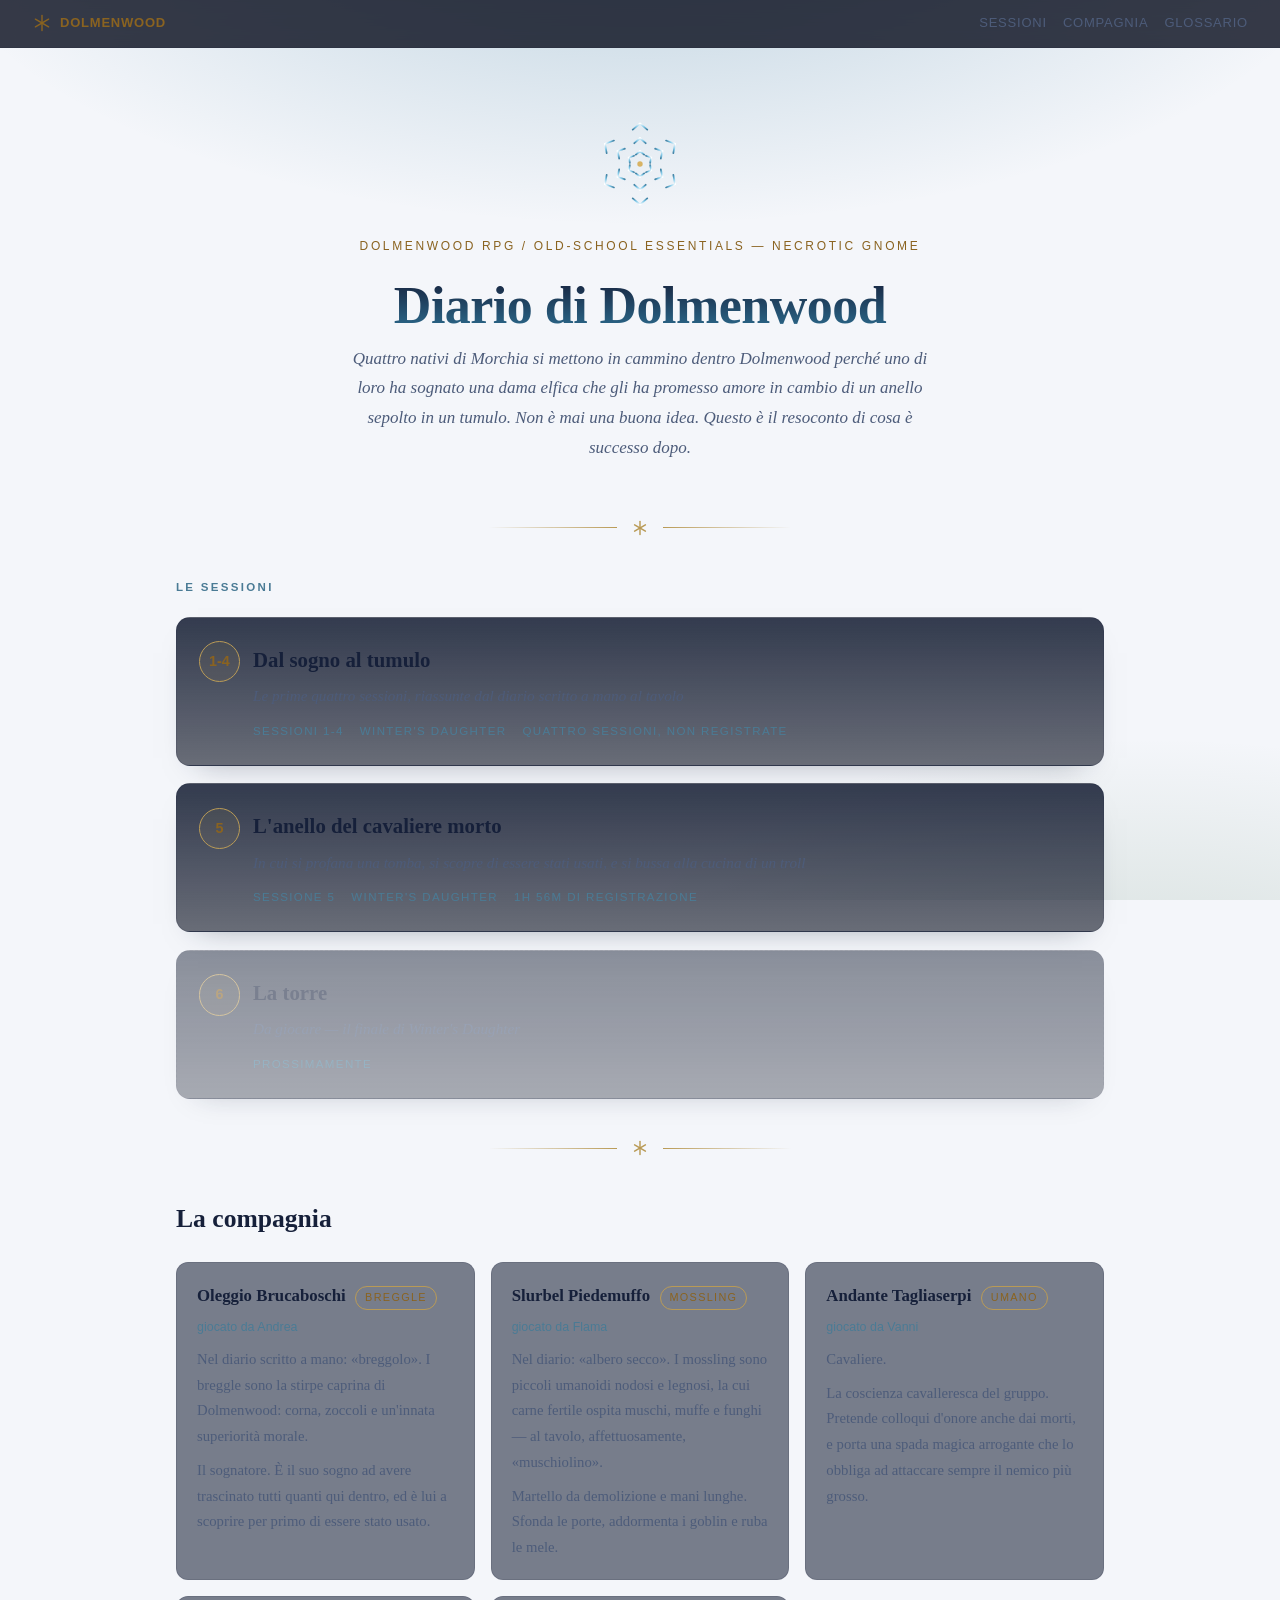
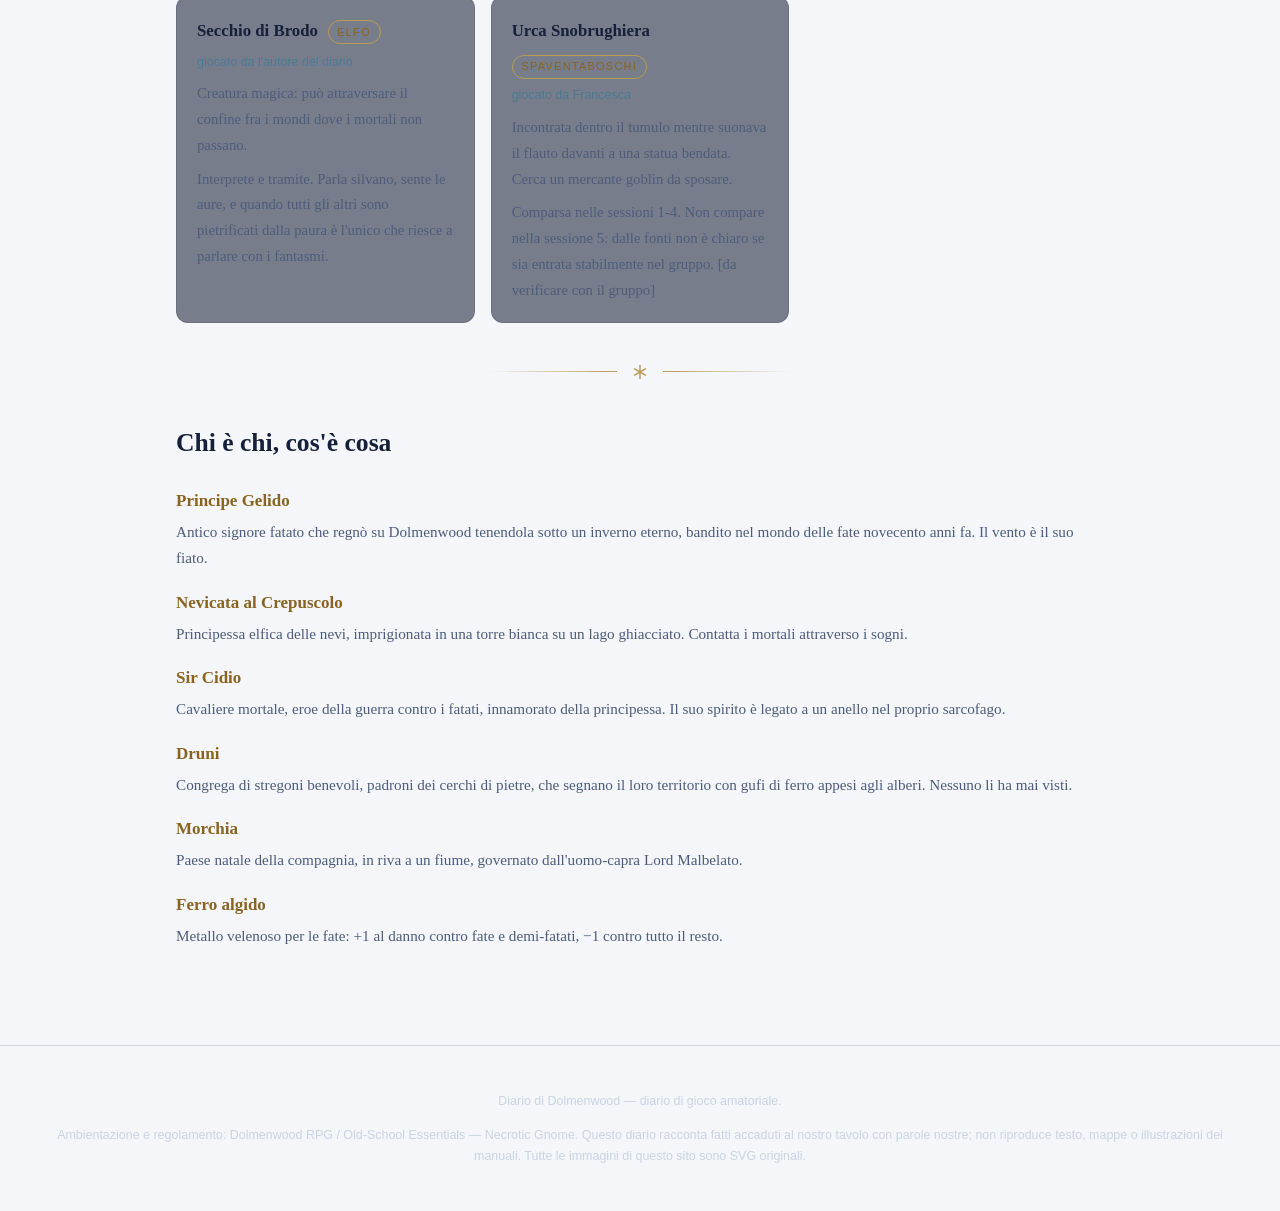
==== sito/index.html @ ac2f221c "Diario di Dolmenwood: sessione 5 + generatore sito e PDF Ricostruzione della sessione 5 della campag" ====
<!DOCTYPE html>
<html lang="it">
<head>
<meta charset="utf-8">
<meta name="viewport" content="width=device-width, initial-scale=1">
<title>Diario di Dolmenwood</title>
<meta name="description" content="Quattro nativi di Morchia si mettono in cammino dentro Dolmenwood perché uno di loro ha sognato una dama elfica che gli ha promesso amore in cambio di un anello sepolto in un tumulo. Non è mai una buona idea. Questo è il resoconto di cosa è successo dopo.">
<link rel="stylesheet" href="css/stile.css">
<link rel="icon" href="data:image/svg+xml,<svg xmlns='http://www.w3.org/2000/svg' viewBox='0 0 100 100'><text y='.9em' font-size='90'>&#10052;</text></svg>">
</head>
<body>
<div class="guscio">
<nav class="barra">
  <a class="marchio" href="index.html"><svg viewBox="0 0 100 100" aria-hidden="true">
  <g fill="none" stroke="currentColor" stroke-width="7" stroke-linecap="round">
    <path d="M50 12 V88"/>
    <path d="M17 31 L83 69"/>
    <path d="M83 31 L17 69"/>
  </g>
</svg><span>Dolmenwood</span></a>
  <span class="spazio"></span>
  <a href="index.html#sessioni">Sessioni</a>
  <a href="index.html#compagnia">Compagnia</a>
  <a href="index.html#glossario">Glossario</a>
</nav>
<main class="contenuto largo">
  <header class="testata">
    <svg class="fiocco" viewBox="0 0 100 100" role="img" aria-label="Fiocco di neve">
  <defs>
    <linearGradient id="gelo" x1="0" y1="0" x2="0" y2="1">
      <stop offset="0%" stop-color="#ffffff"/>
      <stop offset="55%" stop-color="#7fc8e8"/>
      <stop offset="100%" stop-color="#3d7ea0"/>
    </linearGradient>
    <g id="braccio" fill="none" stroke="url(#gelo)" stroke-width="1.7" stroke-linecap="round">
      <path d="M50 50 V5"/>
      <path d="M43 17 L50 11 L57 17"/>
      <path d="M44.5 30 L50 25 L55.5 30"/>
      <path d="M46 41 L50 37.5 L54 41"/>
    </g>
  </defs>
  <use href="#braccio"/>
  <use href="#braccio" transform="rotate(60 50 50)"/>
  <use href="#braccio" transform="rotate(120 50 50)"/>
  <use href="#braccio" transform="rotate(180 50 50)"/>
  <use href="#braccio" transform="rotate(240 50 50)"/>
  <use href="#braccio" transform="rotate(300 50 50)"/>
  <circle cx="50" cy="50" r="2.6" fill="#d8b364"/>
</svg>
    <p class="occhiello">Dolmenwood RPG / Old-School Essentials — Necrotic Gnome</p>
    <h1>Diario di Dolmenwood</h1>
    <p class="intro">Quattro nativi di Morchia si mettono in cammino dentro Dolmenwood perché uno di loro ha sognato una dama elfica che gli ha promesso amore in cambio di un anello sepolto in un tumulo. Non è mai una buona idea. Questo è il resoconto di cosa è successo dopo.</p>
  </header>

  <div class="filetto"><svg viewBox="0 0 100 100" aria-hidden="true">
  <g fill="none" stroke="currentColor" stroke-width="8" stroke-linecap="round">
    <path d="M50 14 V86"/><path d="M20 32 L80 68"/><path d="M80 32 L20 68"/>
  </g>
</svg></div>

  <section id="sessioni">
    <h2 class="indice-titolo" style="font-family:var(--sans);font-size:.72rem;letter-spacing:.2em;text-transform:uppercase;color:var(--ghiaccio-cupo);margin:0 0 1.25rem">Le sessioni</h2>
    <ul class="elenco-sessioni">
      <li><a class="scheda" href="sessioni/sessioni-01-04.html"><span class="numero">1-4</span><h2>Dal sogno al tumulo</h2><p class="sottotitolo">Le prime quattro sessioni, riassunte dal diario scritto a mano al tavolo</p><div class="meta"><span>Sessioni 1-4</span><span>Winter's Daughter</span><span>quattro sessioni, non registrate</span></div></a></li><li><a class="scheda" href="sessioni/sessione-05.html"><span class="numero">5</span><h2>L'anello del cavaliere morto</h2><p class="sottotitolo">In cui si profana una tomba, si scopre di essere stati usati, e si bussa alla cucina di un troll</p><div class="meta"><span>Sessione 5</span><span>Winter's Daughter</span><span>1h 56m di registrazione</span></div></a></li><li><div class="scheda prossima"><span class="numero">6</span><h2>La torre</h2><p class="sottotitolo">Da giocare — il finale di Winter's Daughter</p><div class="meta"><span>prossimamente</span></div></div></li>
    </ul>
  </section>

  <div class="filetto"><svg viewBox="0 0 100 100" aria-hidden="true">
  <g fill="none" stroke="currentColor" stroke-width="8" stroke-linecap="round">
    <path d="M50 14 V86"/><path d="M20 32 L80 68"/><path d="M80 32 L20 68"/>
  </g>
</svg></div>

  <section id="compagnia">
    <h2 class="capitolo-titolo" style="font-size:1.6rem;margin:0 0 1.25rem">La compagnia</h2>
    <ul class="griglia-personaggi">
<li class="personaggio"><div class="riga"><h3>Oleggio Brucaboschi</h3><span class="stirpe">Breggle</span></div><div class="giocatore">giocato da Andrea</div><p>Nel diario scritto a mano: «breggolo». I breggle sono la stirpe caprina di Dolmenwood: corna, zoccoli e un'innata superiorità morale.</p><p>Il sognatore. È il suo sogno ad avere trascinato tutti quanti qui dentro, ed è lui a scoprire per primo di essere stato usato.</p></li>
<li class="personaggio"><div class="riga"><h3>Slurbel Piedemuffo</h3><span class="stirpe">Mossling</span></div><div class="giocatore">giocato da Flama</div><p>Nel diario: «albero secco». I mossling sono piccoli umanoidi nodosi e legnosi, la cui carne fertile ospita muschi, muffe e funghi — al tavolo, affettuosamente, «muschiolino».</p><p>Martello da demolizione e mani lunghe. Sfonda le porte, addormenta i goblin e ruba le mele.</p></li>
<li class="personaggio"><div class="riga"><h3>Andante Tagliaserpi</h3><span class="stirpe">Umano</span></div><div class="giocatore">giocato da Vanni</div><p>Cavaliere.</p><p>La coscienza cavalleresca del gruppo. Pretende colloqui d'onore anche dai morti, e porta una spada magica arrogante che lo obbliga ad attaccare sempre il nemico più grosso.</p></li>
<li class="personaggio"><div class="riga"><h3>Secchio di Brodo</h3><span class="stirpe">Elfo</span></div><div class="giocatore">giocato da l'autore del diario</div><p>Creatura magica: può attraversare il confine fra i mondi dove i mortali non passano.</p><p>Interprete e tramite. Parla silvano, sente le aure, e quando tutti gli altri sono pietrificati dalla paura è l'unico che riesce a parlare con i fantasmi.</p></li>
<li class="personaggio"><div class="riga"><h3>Urca Snobrughiera</h3><span class="stirpe">Spaventaboschi</span></div><div class="giocatore">giocato da Francesca</div><p>Incontrata dentro il tumulo mentre suonava il flauto davanti a una statua bendata. Cerca un mercante goblin da sposare.</p><p>Comparsa nelle sessioni 1-4. Non compare nella sessione 5: dalle fonti non è chiaro se sia entrata stabilmente nel gruppo. [da verificare con il gruppo]</p></li>
</ul>
  </section>

  <div class="filetto"><svg viewBox="0 0 100 100" aria-hidden="true">
  <g fill="none" stroke="currentColor" stroke-width="8" stroke-linecap="round">
    <path d="M50 14 V86"/><path d="M20 32 L80 68"/><path d="M80 32 L20 68"/>
  </g>
</svg></div>

  <section id="glossario">
    <h2 style="font-size:1.6rem;margin:0 0 1.25rem">Chi è chi, cos'è cosa</h2>
    <dl class="glossario"><dt>Principe Gelido</dt><dd>Antico signore fatato che regnò su Dolmenwood tenendola sotto un inverno eterno, bandito nel mondo delle fate novecento anni fa. Il vento è il suo fiato.</dd>
<dt>Nevicata al Crepuscolo</dt><dd>Principessa elfica delle nevi, imprigionata in una torre bianca su un lago ghiacciato. Contatta i mortali attraverso i sogni.</dd>
<dt>Sir Cidio</dt><dd>Cavaliere mortale, eroe della guerra contro i fatati, innamorato della principessa. Il suo spirito è legato a un anello nel proprio sarcofago.</dd>
<dt>Druni</dt><dd>Congrega di stregoni benevoli, padroni dei cerchi di pietre, che segnano il loro territorio con gufi di ferro appesi agli alberi. Nessuno li ha mai visti.</dd>
<dt>Morchia</dt><dd>Paese natale della compagnia, in riva a un fiume, governato dall'uomo-capra Lord Malbelato.</dd>
<dt>Ferro algido</dt><dd>Metallo velenoso per le fate: +1 al danno contro fate e demi-fatati, −1 contro tutto il resto.</dd></dl>
  </section>
</main>
<footer class="piede">
  <p>Diario di Dolmenwood — diario di gioco amatoriale.</p>
  <p>Ambientazione e regolamento: Dolmenwood RPG / Old-School Essentials — Necrotic Gnome. Questo diario racconta
  fatti accaduti al nostro tavolo con parole nostre; non riproduce testo, mappe o
  illustrazioni dei manuali. Tutte le immagini di questo sito sono SVG originali.</p>
</footer>
</div>
</body>
</html>
---- sito/css/stile.css ----
/* ==========================================================================
   Diario di Dolmenwood — foglio di stile
   Tema scuro invernale/fatato. Nessuna dipendenza esterna, nessun build step.
   ========================================================================== */

:root {
  /* palette */
  --notte:        #0b1020;
  --notte-2:      #111a30;
  --pergamena:    #e8eef7;
  --pergamena-2:  #aebcd2;
  --ghiaccio:     #7fc8e8;
  --ghiaccio-cupo:#3d7ea0;
  --oro:          #d8b364;
  --oro-cupo:     #8a6d34;
  --bosco:        #4f7a5a;
  --bordo:        rgba(127, 200, 232, 0.18);
  --ombra:        0 18px 40px -20px rgba(0, 0, 0, 0.9);

  /* tipografia */
  --serif: "Iowan Old Style", "Palatino Linotype", Palatino, "Book Antiqua", Georgia, serif;
  --sans: -apple-system, BlinkMacSystemFont, "Segoe UI", Roboto, Helvetica, Arial, sans-serif;

  --max: 46rem;
}

*, *::before, *::after { box-sizing: border-box; }

html { scroll-behavior: smooth; }

body {
  margin: 0;
  padding: 0;
  background: var(--notte);
  background-image:
    radial-gradient(ellipse 80% 50% at 50% -10%, rgba(61, 126, 160, 0.30), transparent 70%),
    radial-gradient(ellipse 60% 40% at 90% 110%, rgba(79, 122, 90, 0.18), transparent 70%);
  background-attachment: fixed;
  color: var(--pergamena);
  font-family: var(--serif);
  font-size: 1.0625rem;
  line-height: 1.75;
  -webkit-font-smoothing: antialiased;
}

/* neve statica generata via CSS, nessuna immagine esterna */
body::before {
  content: "";
  position: fixed;
  inset: 0;
  pointer-events: none;
  z-index: 0;
  opacity: 0.5;
  background-image:
    radial-gradient(1.5px 1.5px at 12% 18%, rgba(255,255,255,.55), transparent),
    radial-gradient(1px 1px at 34% 62%, rgba(255,255,255,.40), transparent),
    radial-gradient(1.5px 1.5px at 61% 27%, rgba(255,255,255,.45), transparent),
    radial-gradient(1px 1px at 78% 71%, rgba(255,255,255,.35), transparent),
    radial-gradient(1.5px 1.5px at 88% 14%, rgba(255,255,255,.40), transparent),
    radial-gradient(1px 1px at 22% 88%, rgba(255,255,255,.35), transparent),
    radial-gradient(1px 1px at 48% 41%, rgba(255,255,255,.30), transparent);
}

.guscio { position: relative; z-index: 1; }

a { color: var(--ghiaccio); text-decoration-color: rgba(127, 200, 232, 0.35); text-underline-offset: 3px; }
a:hover { color: #a9dcf3; }

/* ---------- barra di navigazione ---------- */
.barra {
  position: sticky;
  top: 0;
  z-index: 10;
  display: flex;
  align-items: center;
  gap: 1rem;
  padding: 0.75rem clamp(1rem, 4vw, 2rem);
  background: rgba(11, 16, 32, 0.82);
  backdrop-filter: blur(10px);
  -webkit-backdrop-filter: blur(10px);
  border-bottom: 1px solid var(--bordo);
  font-family: var(--sans);
  font-size: 0.8125rem;
  letter-spacing: 0.06em;
  text-transform: uppercase;
}
.barra a { text-decoration: none; color: var(--pergamena-2); }
.barra a:hover { color: var(--ghiaccio); }
.barra .marchio { display: flex; align-items: center; gap: 0.5rem; color: var(--oro); font-weight: 600; }
.barra .marchio svg { width: 20px; height: 20px; flex: none; }
.barra .spazio { margin-left: auto; }

/* ---------- impaginazione ---------- */
.contenuto {
  max-width: var(--max);
  margin: 0 auto;
  padding: clamp(2rem, 6vw, 4rem) clamp(1.1rem, 5vw, 2rem) 6rem;
}
.largo { max-width: 62rem; }

/* ---------- testata ---------- */
.testata { text-align: center; margin-bottom: 3.5rem; }
.testata .fiocco { width: 104px; height: 104px; margin: 0 auto 1.25rem; display: block; }
.testata h1 {
  font-size: clamp(2rem, 7vw, 3.25rem);
  line-height: 1.1;
  margin: 0 0 0.6rem;
  font-weight: 600;
  letter-spacing: -0.01em;
  background: linear-gradient(180deg, #ffffff 0%, var(--ghiaccio) 70%, var(--ghiaccio-cupo) 100%);
  -webkit-background-clip: text;
  background-clip: text;
  color: transparent;
}
.testata .occhiello {
  font-family: var(--sans);
  font-size: 0.75rem;
  letter-spacing: 0.22em;
  text-transform: uppercase;
  color: var(--oro);
  margin: 0 0 1.25rem;
}
.testata p.intro { color: var(--pergamena-2); max-width: 36rem; margin: 0 auto; font-style: italic; }

.filetto {
  display: flex; align-items: center; justify-content: center; gap: 0.9rem;
  margin: 2.5rem auto; color: var(--oro-cupo);
}
.filetto::before, .filetto::after {
  content: ""; height: 1px; flex: 1; max-width: 8rem;
  background: linear-gradient(90deg, transparent, var(--oro-cupo));
}
.filetto::after { background: linear-gradient(270deg, transparent, var(--oro-cupo)); }
.filetto svg { width: 18px; height: 18px; }

/* ---------- elenco sessioni ---------- */
.elenco-sessioni { list-style: none; margin: 0; padding: 0; display: grid; gap: 1.1rem; }

.scheda {
  display: block;
  position: relative;
  padding: 1.5rem 1.6rem 1.5rem 4.75rem;
  border: 1px solid var(--bordo);
  border-radius: 14px;
  background: linear-gradient(180deg, rgba(17, 26, 48, 0.85), rgba(11, 16, 32, 0.6));
  text-decoration: none;
  color: inherit;
  box-shadow: var(--ombra);
  transition: border-color .18s ease, transform .18s ease, background .18s ease;
}
.scheda:hover { border-color: rgba(216, 179, 100, 0.5); transform: translateY(-2px); }
.scheda .numero {
  position: absolute; left: 1.35rem; top: 1.45rem;
  width: 2.6rem; height: 2.6rem; border-radius: 50%;
  display: grid; place-items: center;
  border: 1px solid var(--oro-cupo);
  color: var(--oro);
  font-family: var(--sans); font-size: 0.9rem; font-weight: 600;
  background: rgba(216, 179, 100, 0.07);
}
.scheda h2 { margin: 0 0 0.3rem; font-size: 1.3rem; font-weight: 600; color: var(--pergamena); }
.scheda .sottotitolo { margin: 0 0 0.7rem; color: var(--pergamena-2); font-size: 0.95rem; font-style: italic; }
.scheda .meta {
  font-family: var(--sans); font-size: 0.72rem; letter-spacing: 0.12em; text-transform: uppercase;
  color: var(--ghiaccio-cupo); display: flex; gap: 1rem; flex-wrap: wrap;
}
.scheda.prossima { opacity: 0.55; pointer-events: none; border-style: dashed; }

/* ---------- personaggi ---------- */
.griglia-personaggi {
  display: grid; gap: 1rem; padding: 0; margin: 0; list-style: none;
  grid-template-columns: repeat(auto-fill, minmax(15rem, 1fr));
}
.personaggio {
  border: 1px solid var(--bordo); border-radius: 12px; padding: 1.15rem 1.25rem;
  background: rgba(17, 26, 48, 0.55);
}
.personaggio .riga { display: flex; align-items: baseline; gap: 0.6rem; margin-bottom: 0.4rem; flex-wrap: wrap; }
.personaggio h3 { margin: 0; font-size: 1.05rem; font-weight: 600; }
.personaggio .stirpe {
  font-family: var(--sans); font-size: 0.68rem; letter-spacing: 0.12em; text-transform: uppercase;
  color: var(--oro); border: 1px solid var(--oro-cupo); border-radius: 999px; padding: 0.1rem 0.55rem;
}
.personaggio .giocatore { font-family: var(--sans); font-size: 0.78rem; color: var(--ghiaccio-cupo); }
.personaggio p { margin: 0.5rem 0 0; font-size: 0.92rem; color: var(--pergamena-2); }

/* ---------- capitoli ---------- */
.capitolo { margin: 0 0 3rem; }
.capitolo h2 {
  font-size: clamp(1.35rem, 4vw, 1.8rem);
  font-weight: 600;
  margin: 0 0 0.25rem;
  color: var(--pergamena);
  line-height: 1.25;
}
.capitolo h2 .cifra {
  display: block;
  font-family: var(--sans); font-size: 0.68rem; letter-spacing: 0.22em; text-transform: uppercase;
  color: var(--oro); margin-bottom: 0.4rem; font-weight: 600;
}
.capitolo h2::after {
  content: ""; display: block; width: 3.5rem; height: 1px; margin-top: 0.85rem;
  background: linear-gradient(90deg, var(--oro-cupo), transparent);
}
.capitolo p { margin: 1.05rem 0; }
.capitolo strong { color: #fff; font-weight: 600; }
.capitolo em { color: var(--pergamena-2); }

/* ---------- dialoghi ---------- */
.scena {
  margin: 1.75rem 0;
  padding: 1.25rem 1.4rem;
  border-left: 2px solid var(--ghiaccio-cupo);
  border-radius: 0 10px 10px 0;
  background: linear-gradient(90deg, rgba(61, 126, 160, 0.12), rgba(61, 126, 160, 0.02));
}
.battuta { margin: 0 0 0.9rem; }
.battuta:last-child { margin-bottom: 0; }
.battuta .chi {
  display: block;
  font-family: var(--sans); font-size: 0.7rem; font-weight: 700;
  letter-spacing: 0.14em; text-transform: uppercase;
  color: var(--ghiaccio);
}
.battuta .chi .nota { font-weight: 400; text-transform: none; letter-spacing: 0.02em; color: var(--pergamena-2); font-style: italic; }
.battuta .cosa { display: block; margin-top: 0.15rem; }
.battuta.custode .chi { color: var(--oro); }
.battuta.custode { color: var(--pergamena-2); font-style: italic; }

/* ---------- perle ---------- */
.perle { display: grid; gap: 1rem; }
.perla {
  border: 1px solid rgba(216, 179, 100, 0.25);
  border-radius: 12px;
  padding: 1.15rem 1.35rem;
  background: rgba(216, 179, 100, 0.05);
}
.perla h3 { margin: 0 0 0.45rem; font-size: 1.02rem; color: var(--oro); font-weight: 600; }
.perla p { margin: 0; font-size: 0.95rem; color: var(--pergamena-2); }

/* ---------- note ---------- */
.note { border-top: 1px solid var(--bordo); margin-top: 3rem; padding-top: 1.5rem; }
.note h2 { font-family: var(--sans); font-size: 0.75rem; letter-spacing: 0.2em; text-transform: uppercase; color: var(--ghiaccio-cupo); margin: 0 0 0.9rem; }
.note ul { margin: 0; padding-left: 1.1rem; }
.note li { font-size: 0.9rem; color: var(--pergamena-2); margin-bottom: 0.5rem; }

/* ---------- glossario ---------- */
.glossario { margin: 0; }
.glossario dt { font-weight: 600; color: var(--oro); margin-top: 1rem; }
.glossario dd { margin: 0.2rem 0 0; color: var(--pergamena-2); font-size: 0.95rem; }

/* ---------- navigazione fra sessioni ---------- */
.nav-sessioni {
  display: flex; justify-content: space-between; gap: 1rem; flex-wrap: wrap;
  margin-top: 3.5rem; padding-top: 1.75rem; border-top: 1px solid var(--bordo);
  font-family: var(--sans); font-size: 0.82rem;
}
.nav-sessioni a { text-decoration: none; color: var(--pergamena-2); }
.nav-sessioni a:hover { color: var(--ghiaccio); }
.nav-sessioni .vuoto { color: rgba(174, 188, 210, 0.3); }

/* ---------- piede ---------- */
.piede {
  border-top: 1px solid var(--bordo);
  padding: 2rem clamp(1rem, 5vw, 2rem);
  text-align: center;
  font-family: var(--sans);
  font-size: 0.78rem;
  color: rgba(174, 188, 210, 0.6);
  line-height: 1.7;
}

/* ---------- titolo sessione ---------- */
.testata-sessione { margin-bottom: 3rem; }
.testata-sessione .etichetta {
  font-family: var(--sans); font-size: 0.72rem; letter-spacing: 0.22em; text-transform: uppercase;
  color: var(--oro); margin: 0 0 0.75rem;
}
.testata-sessione h1 { font-size: clamp(1.9rem, 6vw, 2.9rem); line-height: 1.12; margin: 0 0 0.6rem; font-weight: 600; }
.testata-sessione .sottotitolo { margin: 0 0 1.25rem; color: var(--pergamena-2); font-style: italic; font-size: 1.05rem; }
.testata-sessione .dettagli {
  font-family: var(--sans); font-size: 0.74rem; letter-spacing: 0.1em; text-transform: uppercase;
  color: var(--ghiaccio-cupo); display: flex; gap: 1.25rem; flex-wrap: wrap;
}
.avviso {
  margin: 1.75rem 0 0;
  padding: 0.9rem 1.1rem;
  border: 1px dashed var(--bordo);
  border-radius: 10px;
  font-size: 0.88rem;
  color: var(--pergamena-2);
  font-family: var(--sans);
  line-height: 1.6;
}

/* ---------- indice del capitolo ---------- */
.indice { margin: 0 0 3rem; }
.indice h2 { font-family: var(--sans); font-size: 0.72rem; letter-spacing: 0.2em; text-transform: uppercase; color: var(--ghiaccio-cupo); margin: 0 0 0.75rem; }
.indice ol { margin: 0; padding-left: 1.3rem; color: var(--pergamena-2); }
.indice li { margin-bottom: 0.3rem; }
.indice a { text-decoration: none; }
.indice a:hover { text-decoration: underline; }

/* ---------- mobile ---------- */
@media (max-width: 34rem) {
  body { font-size: 1rem; }
  .scheda { padding: 1.25rem 1.1rem 1.25rem 1.1rem; }
  .scheda .numero { position: static; margin-bottom: 0.8rem; }
  .barra { font-size: 0.72rem; gap: 0.75rem; }
}

/* ---------- tema chiaro, se richiesto dal sistema ---------- */
@media (prefers-color-scheme: light) {
  :root:not([data-theme="dark"]) {
    --notte: #f4f6fa;
    --notte-2: #ffffff;
    --pergamena: #16203a;
    --pergamena-2: #4d5c7a;
    --ghiaccio: #2d6f92;
    --ghiaccio-cupo: #4a7b95;
    --oro: #8a6320;
    --oro-cupo: #b99a55;
    --bordo: rgba(22, 32, 58, 0.14);
    --ombra: 0 14px 30px -22px rgba(22, 32, 58, 0.5);
  }
  :root:not([data-theme="dark"]) body::before { opacity: 0; }
  :root:not([data-theme="dark"]) .testata h1 {
    background: linear-gradient(180deg, #16203a 0%, #2d6f92 100%);
    -webkit-background-clip: text; background-clip: text; color: transparent;
  }
}

/* ---------- stampa ---------- */
@media print {
  body { background: #fff; color: #000; }
  body::before { display: none; }
  .barra, .nav-sessioni { display: none; }
}
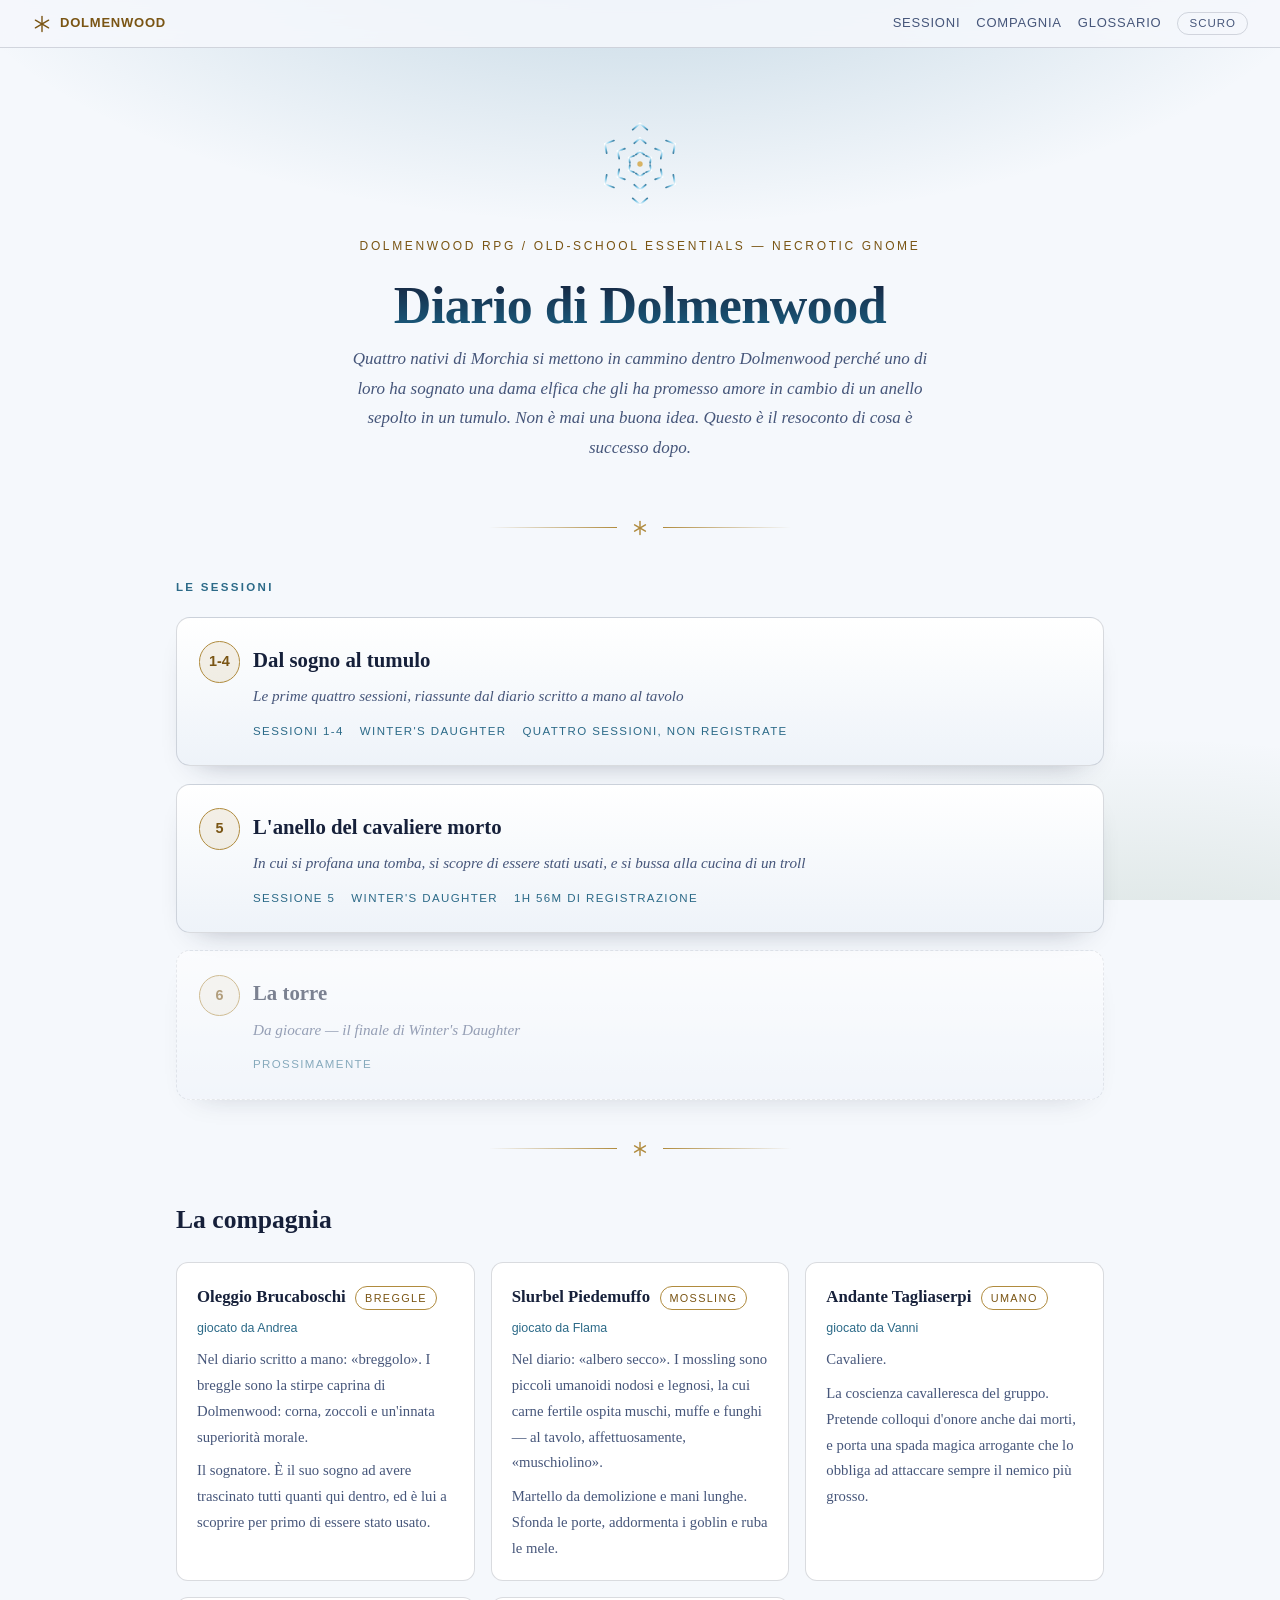
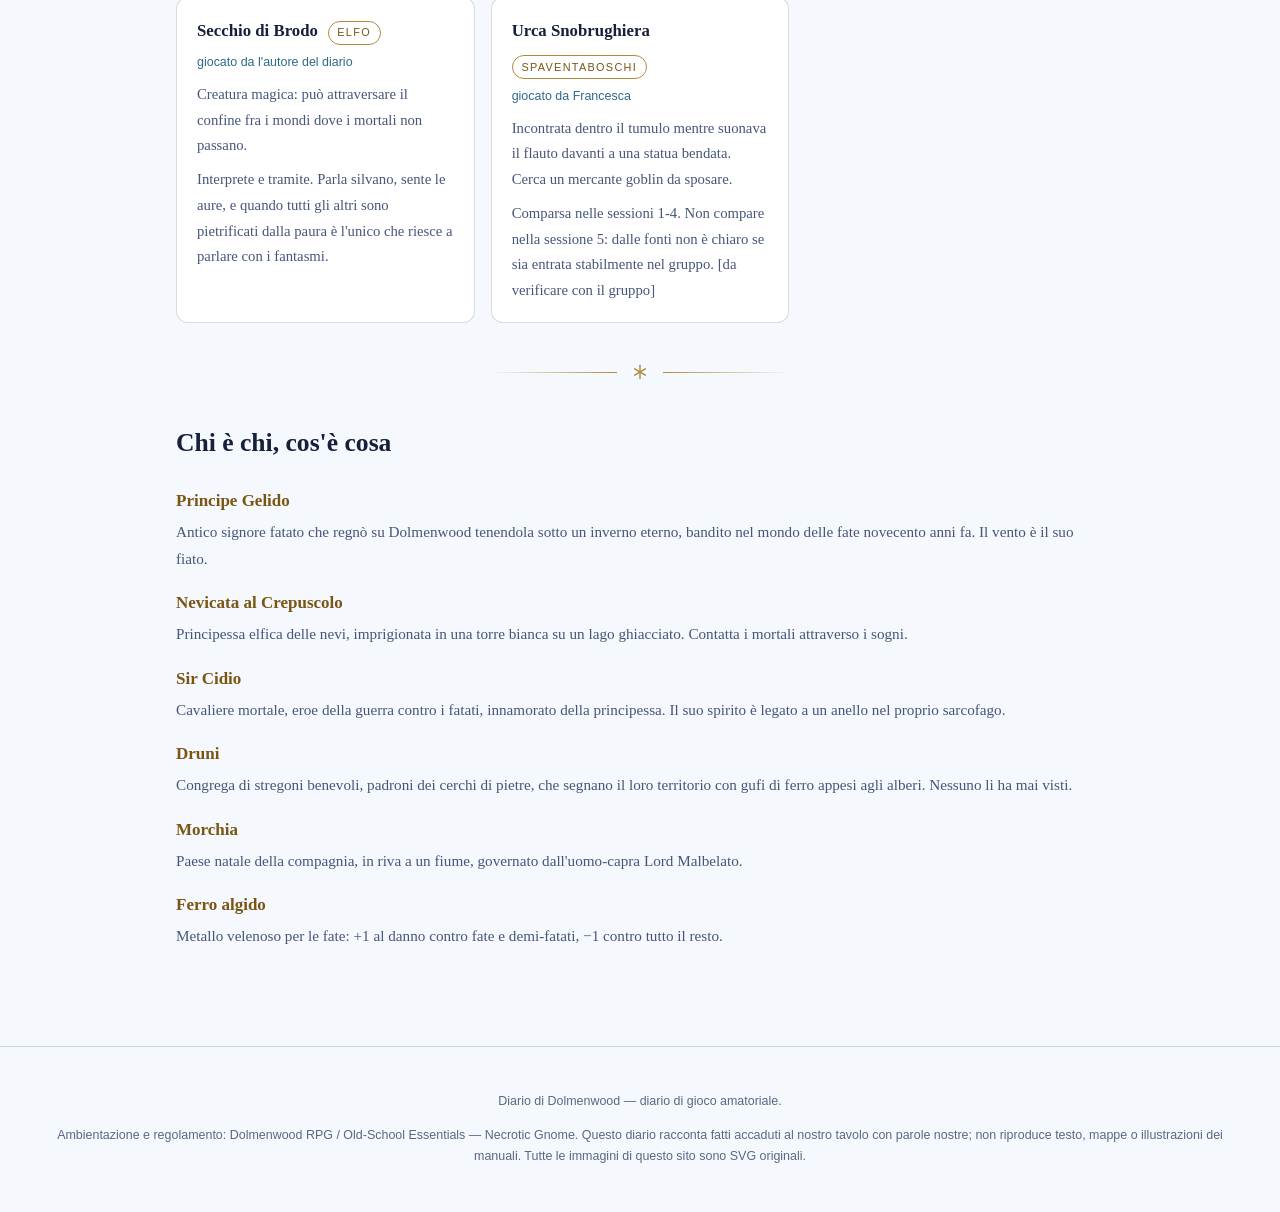
==== commit 21355885: "Rendi leggibili entrambi i temi e aggiungi il selettore Il tema chiaro ridefiniva i token del testo " ====
--- a/sito/index.html
+++ b/sito/index.html
@@ -7,6 +7,18 @@
 <meta name="description" content="Quattro nativi di Morchia si mettono in cammino dentro Dolmenwood perché uno di loro ha sognato una dama elfica che gli ha promesso amore in cambio di un anello sepolto in un tumulo. Non è mai una buona idea. Questo è il resoconto di cosa è successo dopo.">
 <link rel="stylesheet" href="css/stile.css">
 <link rel="icon" href="data:image/svg+xml,<svg xmlns='http://www.w3.org/2000/svg' viewBox='0 0 100 100'><text y='.9em' font-size='90'>&#10052;</text></svg>">
+<script>
+// Applicato prima del disegno della pagina, così non si vede il lampo del tema
+// sbagliato. Senza scelta salvata si segue la preferenza del sistema.
+(function () {
+  try {
+    var scelto = localStorage.getItem("tema");
+    if (scelto === "light" || scelto === "dark") {
+      document.documentElement.setAttribute("data-theme", scelto);
+    }
+  } catch (e) { /* localStorage non disponibile: si resta sulla preferenza di sistema */ }
+})();
+</script>
 </head>
 <body>
 <div class="guscio">
@@ -22,6 +34,9 @@
   <a href="index.html#sessioni">Sessioni</a>
   <a href="index.html#compagnia">Compagnia</a>
   <a href="index.html#glossario">Glossario</a>
+  <button class="tema" type="button" data-tema aria-label="Cambia tema">
+    <span class="etichetta-chiaro">Scuro</span><span class="etichetta-scuro">Chiaro</span>
+  </button>
 </nav>
 <main class="contenuto largo">
   <header class="testata">
@@ -105,5 +120,19 @@
   illustrazioni dei manuali. Tutte le immagini di questo sito sono SVG originali.</p>
 </footer>
 </div>
+<script>
+document.querySelectorAll("[data-tema]").forEach(function (bottone) {
+  bottone.addEventListener("click", function () {
+    var radice = document.documentElement;
+    var attuale = radice.getAttribute("data-theme");
+    if (!attuale) {
+      attuale = matchMedia("(prefers-color-scheme: dark)").matches ? "dark" : "light";
+    }
+    var nuovo = attuale === "dark" ? "light" : "dark";
+    radice.setAttribute("data-theme", nuovo);
+    try { localStorage.setItem("tema", nuovo); } catch (e) { /* ignorato */ }
+  });
+});
+</script>
 </body>
 </html>
--- a/sito/css/stile.css
+++ b/sito/css/stile.css
@@ -4,24 +4,44 @@
    ========================================================================== */
 
 :root {
-  /* palette */
-  --notte:        #0b1020;
-  --notte-2:      #111a30;
-  --pergamena:    #e8eef7;
-  --pergamena-2:  #aebcd2;
-  --ghiaccio:     #7fc8e8;
-  --ghiaccio-cupo:#3d7ea0;
-  --oro:          #d8b364;
-  --oro-cupo:     #8a6d34;
-  --bosco:        #4f7a5a;
-  --bordo:        rgba(127, 200, 232, 0.18);
-  --ombra:        0 18px 40px -20px rgba(0, 0, 0, 0.9);
+  /* palette — vedi in fondo i blocchi per chiaro/scuro */
+  --notte:        #f5f8fc;
+  --notte-2:      #ffffff;
+  --pergamena:    #16203a;
+  --pergamena-2:  #46567a;
+  --ghiaccio:     #1a6285;
+  --ghiaccio-cupo:#2c6a88;
+  --oro:          #7a5514;
+  --oro-cupo:     #b08b3e;
+  --bosco:        #38614a;
+  --bordo:        rgba(22, 32, 58, 0.16);
+  --bordo-oro:    rgba(176, 139, 62, 0.40);
+  --bordo-oro-su: rgba(122, 85, 20, 0.55);
+  --ombra:        0 14px 30px -22px rgba(22, 32, 58, 0.45);
+
+  --superficie:   #ffffff;
+  --scheda-alto:  #ffffff;
+  --scheda-basso: #eef3f9;
+  --barra-fondo:  rgba(245, 248, 252, 0.88);
+  --velo-oro:     rgba(176, 139, 62, 0.12);
+  --velo-oro-2:   #fdf8ed;
+  --scena-alto:   #e7f0f7;
+  --scena-basso:  #f3f8fb;
+  --testo-forte:  #0b1020;
+  --testo-tenue:  #5a6885;
+  --testo-spento: #6d7a90;
+  --link-su:      #0f4c68;
+  --titolo-da:    #16203a;
+  --titolo-a:     #1a6285;
+  --neve:         0;
 
   /* tipografia */
   --serif: "Iowan Old Style", "Palatino Linotype", Palatino, "Book Antiqua", Georgia, serif;
   --sans: -apple-system, BlinkMacSystemFont, "Segoe UI", Roboto, Helvetica, Arial, sans-serif;
 
   --max: 46rem;
+
+  color-scheme: light;
 }
 
 *, *::before, *::after { box-sizing: border-box; }
@@ -50,7 +70,7 @@
   inset: 0;
   pointer-events: none;
   z-index: 0;
-  opacity: 0.5;
+  opacity: var(--neve);
   background-image:
     radial-gradient(1.5px 1.5px at 12% 18%, rgba(255,255,255,.55), transparent),
     radial-gradient(1px 1px at 34% 62%, rgba(255,255,255,.40), transparent),
@@ -63,8 +83,8 @@
 
 .guscio { position: relative; z-index: 1; }
 
-a { color: var(--ghiaccio); text-decoration-color: rgba(127, 200, 232, 0.35); text-underline-offset: 3px; }
-a:hover { color: #a9dcf3; }
+a { color: var(--ghiaccio); text-decoration-color: color-mix(in srgb, var(--ghiaccio) 40%, transparent); text-underline-offset: 3px; }
+a:hover { color: var(--link-su); }
 
 /* ---------- barra di navigazione ---------- */
 .barra {
@@ -75,7 +95,7 @@
   align-items: center;
   gap: 1rem;
   padding: 0.75rem clamp(1rem, 4vw, 2rem);
-  background: rgba(11, 16, 32, 0.82);
+  background: var(--barra-fondo);
   backdrop-filter: blur(10px);
   -webkit-backdrop-filter: blur(10px);
   border-bottom: 1px solid var(--bordo);
@@ -107,7 +127,7 @@
   margin: 0 0 0.6rem;
   font-weight: 600;
   letter-spacing: -0.01em;
-  background: linear-gradient(180deg, #ffffff 0%, var(--ghiaccio) 70%, var(--ghiaccio-cupo) 100%);
+  background: linear-gradient(180deg, var(--titolo-da) 0%, var(--titolo-a) 100%);
   -webkit-background-clip: text;
   background-clip: text;
   color: transparent;
@@ -142,13 +162,13 @@
   padding: 1.5rem 1.6rem 1.5rem 4.75rem;
   border: 1px solid var(--bordo);
   border-radius: 14px;
-  background: linear-gradient(180deg, rgba(17, 26, 48, 0.85), rgba(11, 16, 32, 0.6));
+  background: linear-gradient(180deg, var(--scheda-alto), var(--scheda-basso));
   text-decoration: none;
   color: inherit;
   box-shadow: var(--ombra);
   transition: border-color .18s ease, transform .18s ease, background .18s ease;
 }
-.scheda:hover { border-color: rgba(216, 179, 100, 0.5); transform: translateY(-2px); }
+.scheda:hover { border-color: var(--bordo-oro-su); transform: translateY(-2px); }
 .scheda .numero {
   position: absolute; left: 1.35rem; top: 1.45rem;
   width: 2.6rem; height: 2.6rem; border-radius: 50%;
@@ -156,7 +176,7 @@
   border: 1px solid var(--oro-cupo);
   color: var(--oro);
   font-family: var(--sans); font-size: 0.9rem; font-weight: 600;
-  background: rgba(216, 179, 100, 0.07);
+  background: var(--velo-oro);
 }
 .scheda h2 { margin: 0 0 0.3rem; font-size: 1.3rem; font-weight: 600; color: var(--pergamena); }
 .scheda .sottotitolo { margin: 0 0 0.7rem; color: var(--pergamena-2); font-size: 0.95rem; font-style: italic; }
@@ -173,7 +193,7 @@
 }
 .personaggio {
   border: 1px solid var(--bordo); border-radius: 12px; padding: 1.15rem 1.25rem;
-  background: rgba(17, 26, 48, 0.55);
+  background: var(--superficie);
 }
 .personaggio .riga { display: flex; align-items: baseline; gap: 0.6rem; margin-bottom: 0.4rem; flex-wrap: wrap; }
 .personaggio h3 { margin: 0; font-size: 1.05rem; font-weight: 600; }
@@ -203,7 +223,7 @@
   background: linear-gradient(90deg, var(--oro-cupo), transparent);
 }
 .capitolo p { margin: 1.05rem 0; }
-.capitolo strong { color: #fff; font-weight: 600; }
+.capitolo strong { color: var(--testo-forte); font-weight: 600; }
 .capitolo em { color: var(--pergamena-2); }
 
 /* ---------- dialoghi ---------- */
@@ -212,7 +232,7 @@
   padding: 1.25rem 1.4rem;
   border-left: 2px solid var(--ghiaccio-cupo);
   border-radius: 0 10px 10px 0;
-  background: linear-gradient(90deg, rgba(61, 126, 160, 0.12), rgba(61, 126, 160, 0.02));
+  background: linear-gradient(90deg, var(--scena-alto), var(--scena-basso));
 }
 .battuta { margin: 0 0 0.9rem; }
 .battuta:last-child { margin-bottom: 0; }
@@ -230,10 +250,10 @@
 /* ---------- perle ---------- */
 .perle { display: grid; gap: 1rem; }
 .perla {
-  border: 1px solid rgba(216, 179, 100, 0.25);
+  border: 1px solid var(--bordo-oro);
   border-radius: 12px;
   padding: 1.15rem 1.35rem;
-  background: rgba(216, 179, 100, 0.05);
+  background: var(--velo-oro-2);
 }
 .perla h3 { margin: 0 0 0.45rem; font-size: 1.02rem; color: var(--oro); font-weight: 600; }
 .perla p { margin: 0; font-size: 0.95rem; color: var(--pergamena-2); }
@@ -257,7 +277,7 @@
 }
 .nav-sessioni a { text-decoration: none; color: var(--pergamena-2); }
 .nav-sessioni a:hover { color: var(--ghiaccio); }
-.nav-sessioni .vuoto { color: rgba(174, 188, 210, 0.3); }
+.nav-sessioni .vuoto { color: var(--testo-spento); }
 
 /* ---------- piede ---------- */
 .piede {
@@ -266,7 +286,7 @@
   text-align: center;
   font-family: var(--sans);
   font-size: 0.78rem;
-  color: rgba(174, 188, 210, 0.6);
+  color: var(--testo-tenue);
   line-height: 1.7;
 }
 
@@ -309,30 +329,155 @@
   .barra { font-size: 0.72rem; gap: 0.75rem; }
 }
 
-/* ---------- tema chiaro, se richiesto dal sistema ---------- */
+
+/* ==========================================================================
+   Temi. Ogni colore del sito passa da questi token: nessun componente
+   definisce un colore proprio, così chiaro e scuro restano sempre coerenti.
+   :root         = tema chiaro (base)
+   preferenza    = scuro, se il sistema lo chiede e l'utente non ha forzato chiaro
+   [data-theme]  = scelta esplicita dell'utente, vince su tutto
+   ========================================================================== */
+@media (prefers-color-scheme: dark) {
+  :root:not([data-theme="light"]) {
+    color-scheme: dark;
+  --notte:        #0b1020;
+  --notte-2:      #111a30;
+  --pergamena:    #e8eef7;
+  --pergamena-2:  #aebcd2;
+  --ghiaccio:     #7fc8e8;
+  --ghiaccio-cupo:#5fa2c4;
+  --oro:          #d8b364;
+  --oro-cupo:     #8a6d34;
+  --bosco:        #4f7a5a;
+  --bordo:        rgba(127, 200, 232, 0.18);
+  --bordo-oro:    rgba(216, 179, 100, 0.25);
+  --bordo-oro-su: rgba(216, 179, 100, 0.5);
+  --ombra:        0 18px 40px -20px rgba(0, 0, 0, 0.9);
+
+  --superficie:   rgba(17, 26, 48, 0.55);
+  --scheda-alto:  rgba(17, 26, 48, 0.85);
+  --scheda-basso: rgba(11, 16, 32, 0.60);
+  --barra-fondo:  rgba(11, 16, 32, 0.82);
+  --velo-oro:     rgba(216, 179, 100, 0.07);
+  --velo-oro-2:   rgba(216, 179, 100, 0.05);
+  --scena-alto:   rgba(61, 126, 160, 0.12);
+  --scena-basso:  rgba(61, 126, 160, 0.02);
+  --testo-forte:  #ffffff;
+  --testo-tenue:  rgba(174, 188, 210, 0.6);
+  --testo-spento: rgba(174, 188, 210, 0.3);
+  --link-su:      #a9dcf3;
+  --titolo-da:    #ffffff;
+  --titolo-a:     #5fa2c4;
+  --neve:         0.5;
+  }
+}
+
+:root[data-theme="dark"] {
+  color-scheme: dark;
+  --notte:        #0b1020;
+  --notte-2:      #111a30;
+  --pergamena:    #e8eef7;
+  --pergamena-2:  #aebcd2;
+  --ghiaccio:     #7fc8e8;
+  --ghiaccio-cupo:#5fa2c4;
+  --oro:          #d8b364;
+  --oro-cupo:     #8a6d34;
+  --bosco:        #4f7a5a;
+  --bordo:        rgba(127, 200, 232, 0.18);
+  --bordo-oro:    rgba(216, 179, 100, 0.25);
+  --bordo-oro-su: rgba(216, 179, 100, 0.5);
+  --ombra:        0 18px 40px -20px rgba(0, 0, 0, 0.9);
+
+  --superficie:   rgba(17, 26, 48, 0.55);
+  --scheda-alto:  rgba(17, 26, 48, 0.85);
+  --scheda-basso: rgba(11, 16, 32, 0.60);
+  --barra-fondo:  rgba(11, 16, 32, 0.82);
+  --velo-oro:     rgba(216, 179, 100, 0.07);
+  --velo-oro-2:   rgba(216, 179, 100, 0.05);
+  --scena-alto:   rgba(61, 126, 160, 0.12);
+  --scena-basso:  rgba(61, 126, 160, 0.02);
+  --testo-forte:  #ffffff;
+  --testo-tenue:  rgba(174, 188, 210, 0.6);
+  --testo-spento: rgba(174, 188, 210, 0.3);
+  --link-su:      #a9dcf3;
+  --titolo-da:    #ffffff;
+  --titolo-a:     #5fa2c4;
+  --neve:         0.5;
+}
+
+:root[data-theme="light"] {
+  color-scheme: light;
+  --notte:        #f5f8fc;
+  --notte-2:      #ffffff;
+  --pergamena:    #16203a;
+  --pergamena-2:  #46567a;
+  --ghiaccio:     #1a6285;
+  --ghiaccio-cupo:#2c6a88;
+  --oro:          #7a5514;
+  --oro-cupo:     #b08b3e;
+  --bosco:        #38614a;
+  --bordo:        rgba(22, 32, 58, 0.16);
+  --bordo-oro:    rgba(176, 139, 62, 0.40);
+  --bordo-oro-su: rgba(122, 85, 20, 0.55);
+  --ombra:        0 14px 30px -22px rgba(22, 32, 58, 0.45);
+
+  --superficie:   #ffffff;
+  --scheda-alto:  #ffffff;
+  --scheda-basso: #eef3f9;
+  --barra-fondo:  rgba(245, 248, 252, 0.88);
+  --velo-oro:     rgba(176, 139, 62, 0.12);
+  --velo-oro-2:   #fdf8ed;
+  --scena-alto:   #e7f0f7;
+  --scena-basso:  #f3f8fb;
+  --testo-forte:  #0b1020;
+  --testo-tenue:  #5a6885;
+  --testo-spento: #6d7a90;
+  --link-su:      #0f4c68;
+  --titolo-da:    #16203a;
+  --titolo-a:     #1a6285;
+  --neve:         0;
+}
+
+/* selettore del tema */
+.tema {
+  display: inline-flex; align-items: center; gap: 0.35rem;
+  background: none; border: 1px solid var(--bordo); border-radius: 999px;
+  color: var(--pergamena-2); cursor: pointer;
+  font: inherit; font-size: 0.72rem; letter-spacing: 0.08em; text-transform: uppercase;
+  padding: 0.3rem 0.7rem; line-height: 1;
+}
+.tema:hover { color: var(--ghiaccio); border-color: var(--bordo-oro-su); }
+.tema svg { width: 13px; height: 13px; }
+.tema .etichetta-scuro { display: none; }
+:root[data-theme="dark"] .tema .etichetta-scuro,
+:root:not([data-theme="light"]) .tema .etichetta-scuro { display: inline; }
+:root[data-theme="dark"] .tema .etichetta-chiaro,
+:root:not([data-theme="light"]) .tema .etichetta-chiaro { display: none; }
 @media (prefers-color-scheme: light) {
-  :root:not([data-theme="dark"]) {
-    --notte: #f4f6fa;
-    --notte-2: #ffffff;
-    --pergamena: #16203a;
-    --pergamena-2: #4d5c7a;
-    --ghiaccio: #2d6f92;
-    --ghiaccio-cupo: #4a7b95;
-    --oro: #8a6320;
-    --oro-cupo: #b99a55;
-    --bordo: rgba(22, 32, 58, 0.14);
-    --ombra: 0 14px 30px -22px rgba(22, 32, 58, 0.5);
+  :root:not([data-theme="dark"]) .tema .etichetta-scuro { display: none; }
+  :root:not([data-theme="dark"]) .tema .etichetta-chiaro { display: inline; }
+}
+
+/* ---------- stampa ---------- */
+/* La stampa dal browser ridefinisce i token, così ogni componente segue senza
+   eccezioni. (Per una copia impaginata davvero curata c'è il PDF in pdf/.) */
+@media print {
+  :root {
+    --notte: #ffffff; --notte-2: #ffffff;
+    --pergamena: #16203a; --pergamena-2: #4d5c7a;
+    --ghiaccio: #2d6f92; --ghiaccio-cupo: #4a7b95;
+    --oro: #8a6320; --oro-cupo: #b99a55;
+    --bordo: rgba(22, 32, 58, 0.2);
+    --bordo-oro: rgba(138, 99, 32, 0.35); --bordo-oro-su: rgba(138, 99, 32, 0.5);
+    --superficie: transparent; --scheda-alto: transparent; --scheda-basso: transparent;
+    --barra-fondo: transparent; --velo-oro: transparent; --velo-oro-2: #fdf8ee;
+    --scena-alto: #eef4f9; --scena-basso: #eef4f9;
+    --testo-forte: #0b1020; --testo-tenue: #4d5c7a; --testo-spento: #8a94a8;
+    --ombra: none;
+    color-scheme: light;
   }
-  :root:not([data-theme="dark"]) body::before { opacity: 0; }
-  :root:not([data-theme="dark"]) .testata h1 {
-    background: linear-gradient(180deg, #16203a 0%, #2d6f92 100%);
-    -webkit-background-clip: text; background-clip: text; color: transparent;
-  }
-}
-
-/* ---------- stampa ---------- */
-@media print {
-  body { background: #fff; color: #000; }
+  body { background: var(--notte); color: var(--pergamena); }
   body::before { display: none; }
-  .barra, .nav-sessioni { display: none; }
-}
+  .barra, .nav-sessioni, .indice { display: none; }
+  .capitolo, .scena, .perla { page-break-inside: avoid; }
+}
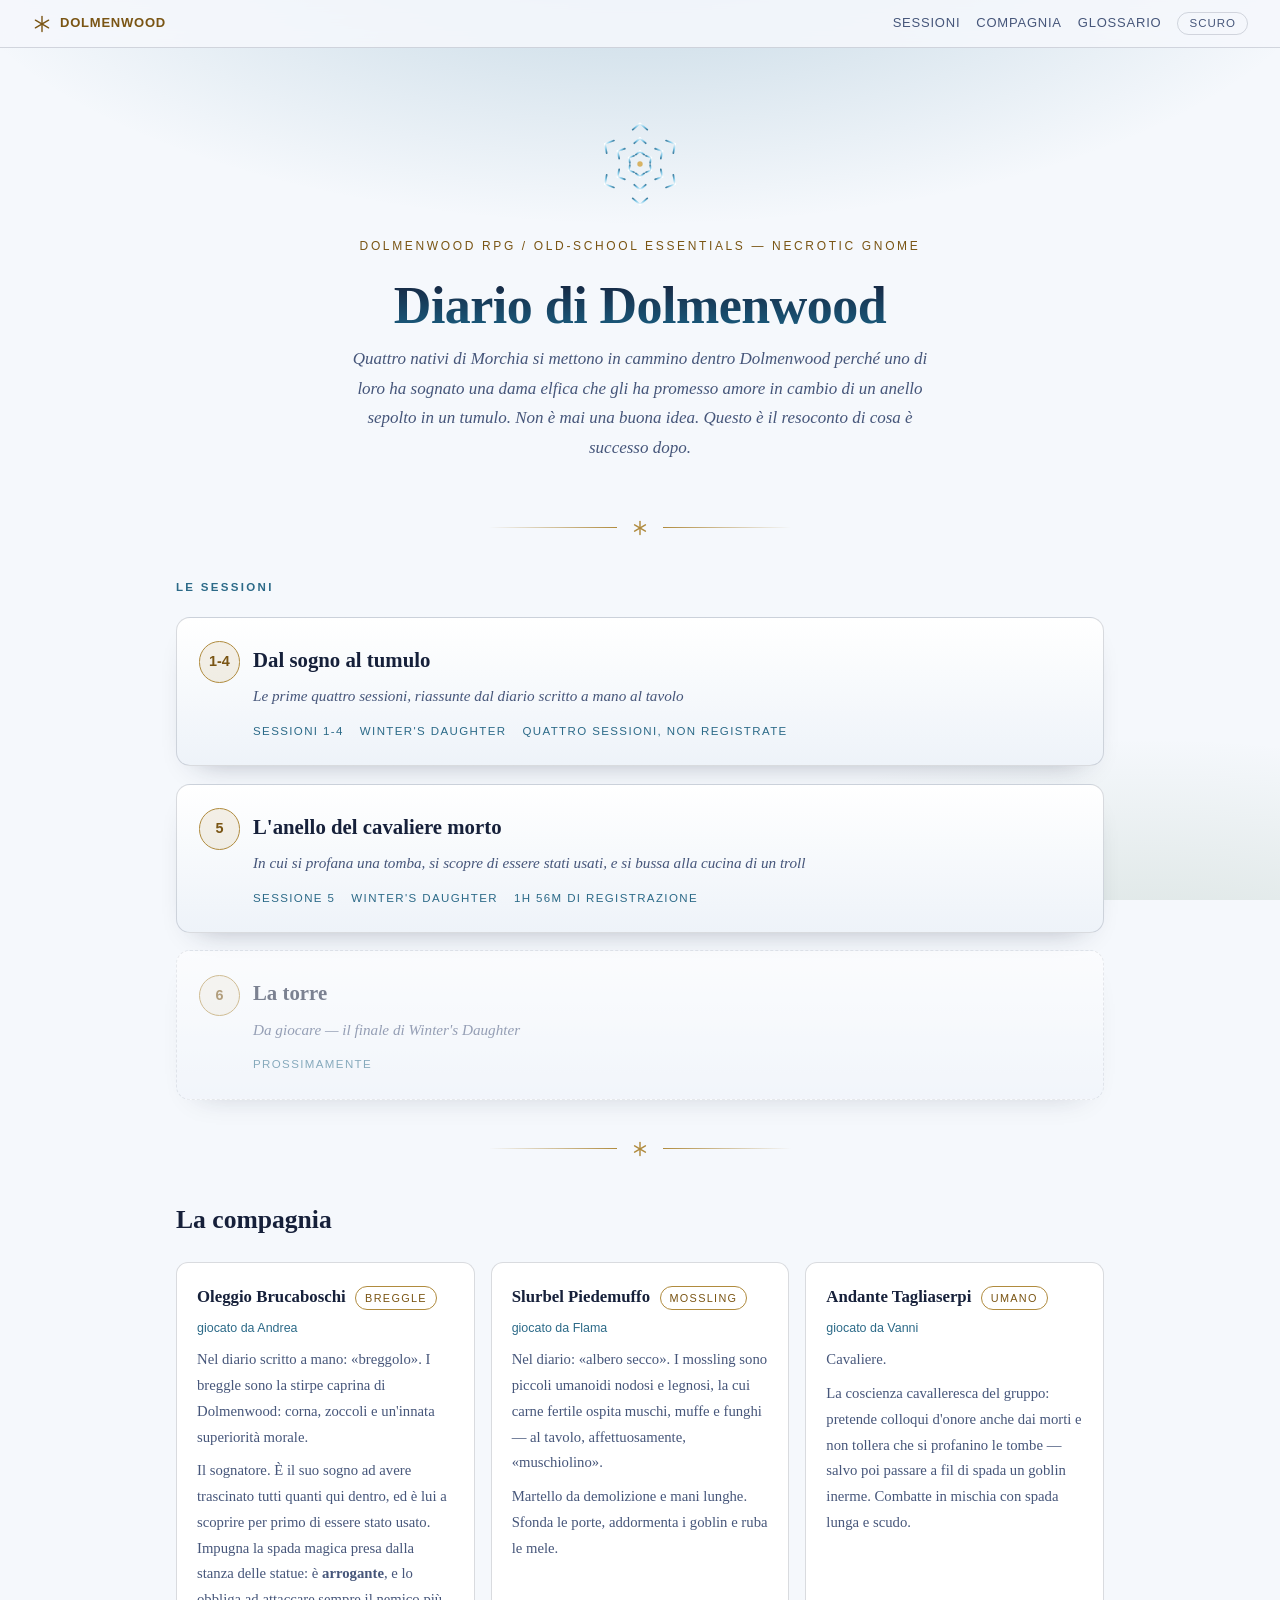
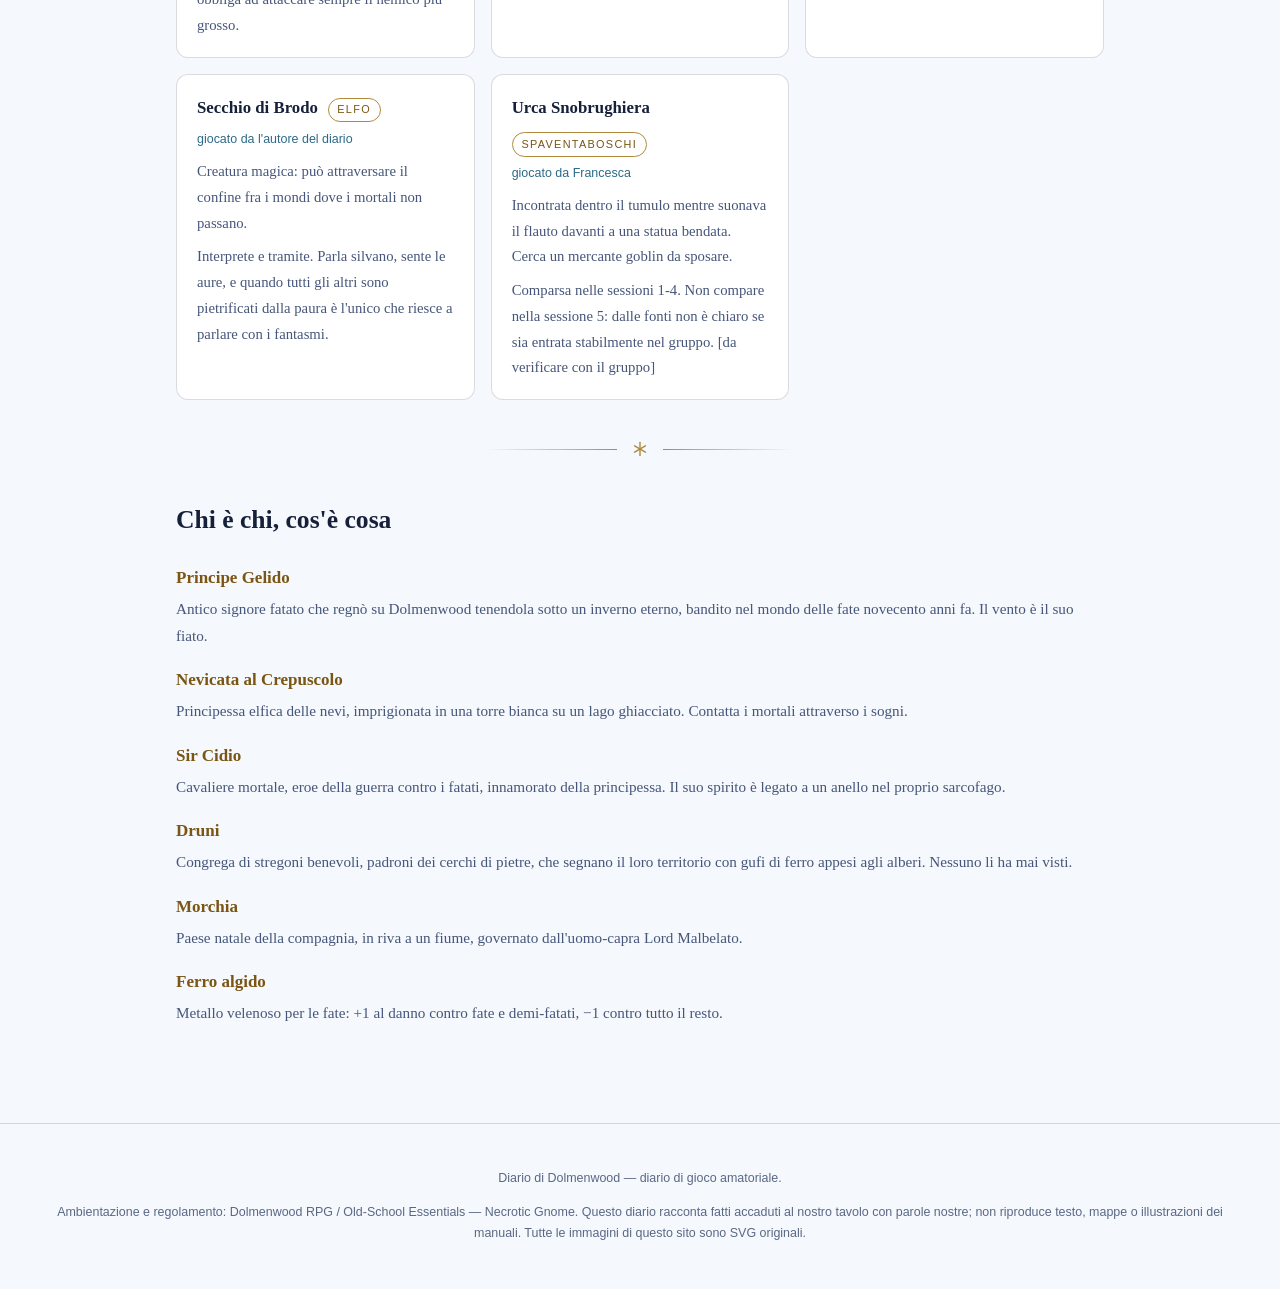
==== commit 50791269: "Sposta la spada arrogante su Oleggio anche nelle schede La correzione era stata applicata solo al ca" ====
--- a/sito/index.html
+++ b/sito/index.html
@@ -89,9 +89,9 @@
   <section id="compagnia">
     <h2 class="capitolo-titolo" style="font-size:1.6rem;margin:0 0 1.25rem">La compagnia</h2>
     <ul class="griglia-personaggi">
-<li class="personaggio"><div class="riga"><h3>Oleggio Brucaboschi</h3><span class="stirpe">Breggle</span></div><div class="giocatore">giocato da Andrea</div><p>Nel diario scritto a mano: «breggolo». I breggle sono la stirpe caprina di Dolmenwood: corna, zoccoli e un'innata superiorità morale.</p><p>Il sognatore. È il suo sogno ad avere trascinato tutti quanti qui dentro, ed è lui a scoprire per primo di essere stato usato.</p></li>
+<li class="personaggio"><div class="riga"><h3>Oleggio Brucaboschi</h3><span class="stirpe">Breggle</span></div><div class="giocatore">giocato da Andrea</div><p>Nel diario scritto a mano: «breggolo». I breggle sono la stirpe caprina di Dolmenwood: corna, zoccoli e un'innata superiorità morale.</p><p>Il sognatore. È il suo sogno ad avere trascinato tutti quanti qui dentro, ed è lui a scoprire per primo di essere stato usato. Impugna la spada magica presa dalla stanza delle statue: è <strong>arrogante</strong>, e lo obbliga ad attaccare sempre il nemico più grosso.</p></li>
 <li class="personaggio"><div class="riga"><h3>Slurbel Piedemuffo</h3><span class="stirpe">Mossling</span></div><div class="giocatore">giocato da Flama</div><p>Nel diario: «albero secco». I mossling sono piccoli umanoidi nodosi e legnosi, la cui carne fertile ospita muschi, muffe e funghi — al tavolo, affettuosamente, «muschiolino».</p><p>Martello da demolizione e mani lunghe. Sfonda le porte, addormenta i goblin e ruba le mele.</p></li>
-<li class="personaggio"><div class="riga"><h3>Andante Tagliaserpi</h3><span class="stirpe">Umano</span></div><div class="giocatore">giocato da Vanni</div><p>Cavaliere.</p><p>La coscienza cavalleresca del gruppo. Pretende colloqui d'onore anche dai morti, e porta una spada magica arrogante che lo obbliga ad attaccare sempre il nemico più grosso.</p></li>
+<li class="personaggio"><div class="riga"><h3>Andante Tagliaserpi</h3><span class="stirpe">Umano</span></div><div class="giocatore">giocato da Vanni</div><p>Cavaliere.</p><p>La coscienza cavalleresca del gruppo: pretende colloqui d'onore anche dai morti e non tollera che si profanino le tombe — salvo poi passare a fil di spada un goblin inerme. Combatte in mischia con spada lunga e scudo.</p></li>
 <li class="personaggio"><div class="riga"><h3>Secchio di Brodo</h3><span class="stirpe">Elfo</span></div><div class="giocatore">giocato da l'autore del diario</div><p>Creatura magica: può attraversare il confine fra i mondi dove i mortali non passano.</p><p>Interprete e tramite. Parla silvano, sente le aure, e quando tutti gli altri sono pietrificati dalla paura è l'unico che riesce a parlare con i fantasmi.</p></li>
 <li class="personaggio"><div class="riga"><h3>Urca Snobrughiera</h3><span class="stirpe">Spaventaboschi</span></div><div class="giocatore">giocato da Francesca</div><p>Incontrata dentro il tumulo mentre suonava il flauto davanti a una statua bendata. Cerca un mercante goblin da sposare.</p><p>Comparsa nelle sessioni 1-4. Non compare nella sessione 5: dalle fonti non è chiaro se sia entrata stabilmente nel gruppo. [da verificare con il gruppo]</p></li>
 </ul>
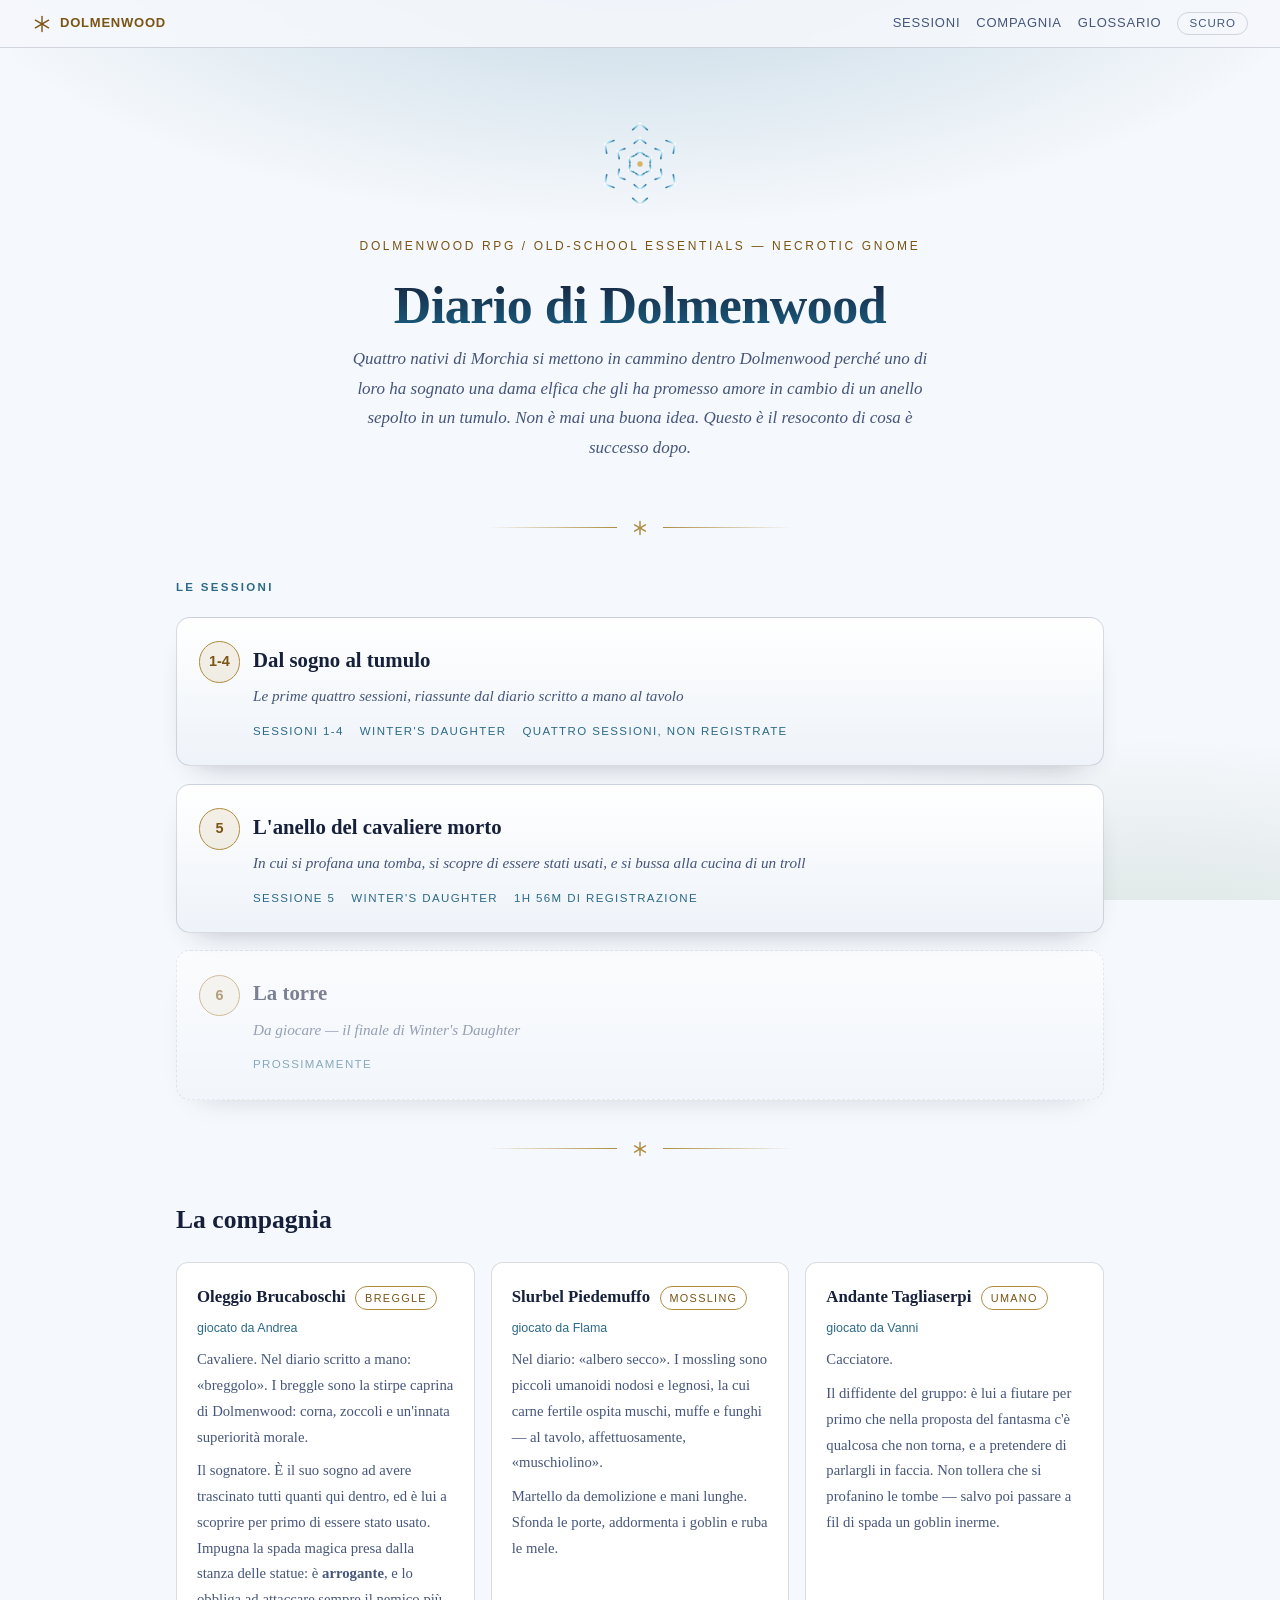
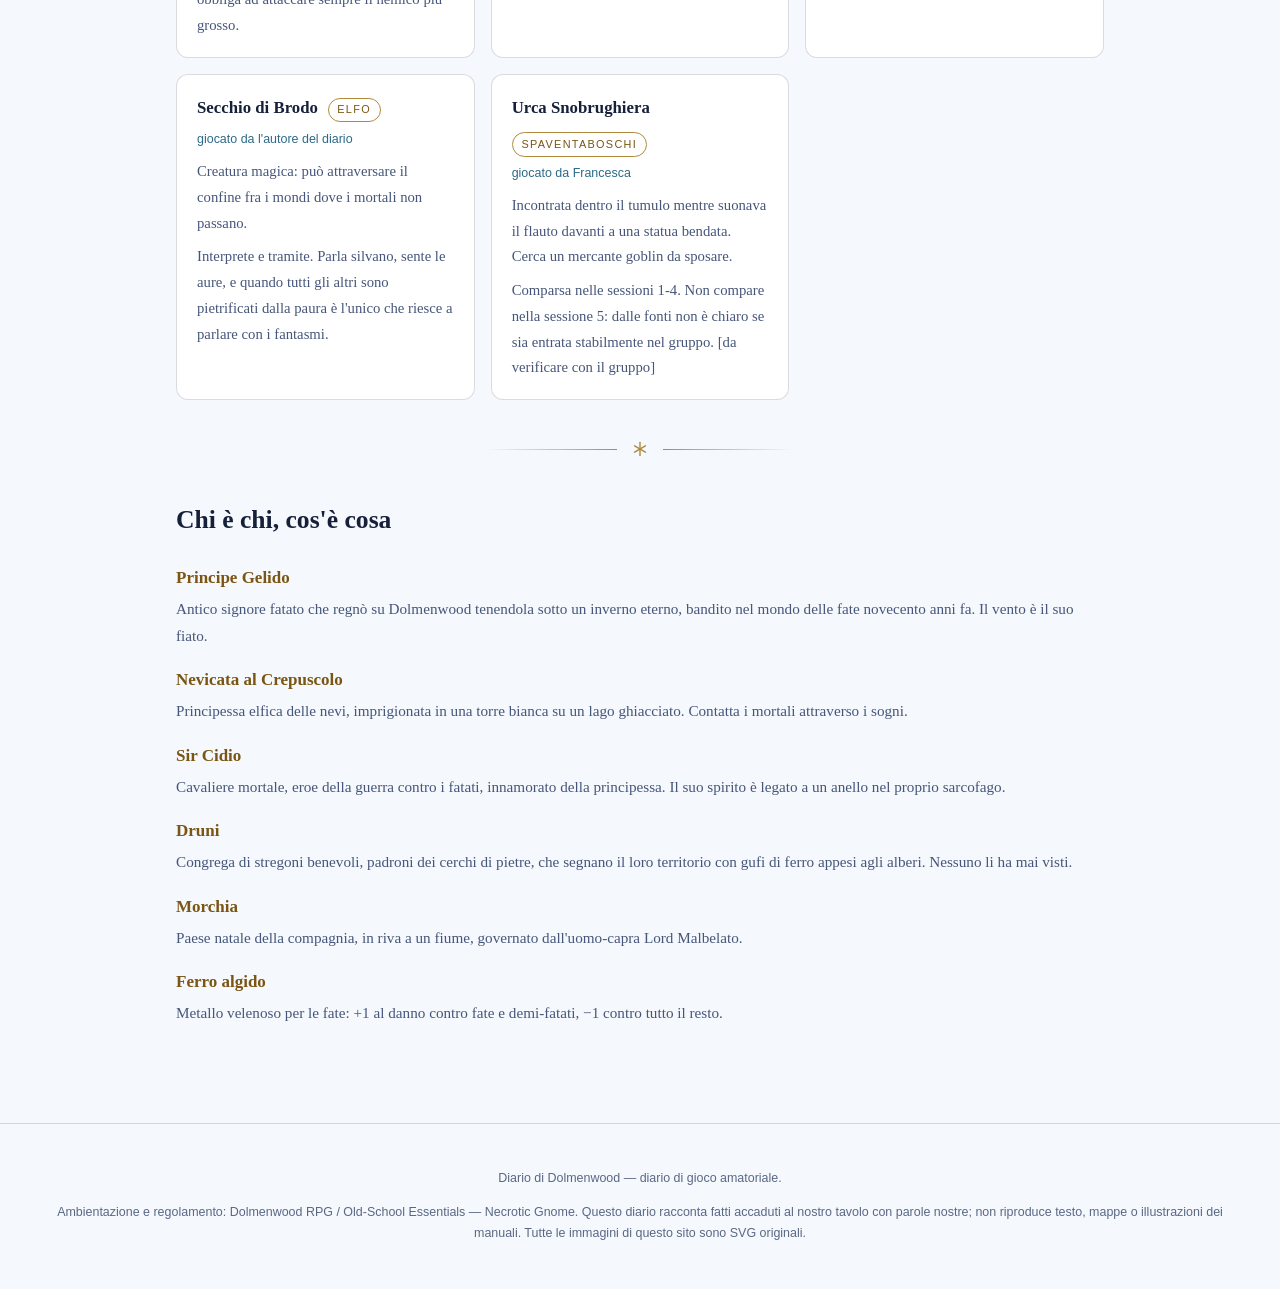
==== commit 7a59b322: "Andante è cacciatore, non cavaliere Il "cavaliere" era una mia deduzione: il diario delle sessioni 1" ====
--- a/sito/index.html
+++ b/sito/index.html
@@ -89,9 +89,9 @@
   <section id="compagnia">
     <h2 class="capitolo-titolo" style="font-size:1.6rem;margin:0 0 1.25rem">La compagnia</h2>
     <ul class="griglia-personaggi">
-<li class="personaggio"><div class="riga"><h3>Oleggio Brucaboschi</h3><span class="stirpe">Breggle</span></div><div class="giocatore">giocato da Andrea</div><p>Nel diario scritto a mano: «breggolo». I breggle sono la stirpe caprina di Dolmenwood: corna, zoccoli e un'innata superiorità morale.</p><p>Il sognatore. È il suo sogno ad avere trascinato tutti quanti qui dentro, ed è lui a scoprire per primo di essere stato usato. Impugna la spada magica presa dalla stanza delle statue: è <strong>arrogante</strong>, e lo obbliga ad attaccare sempre il nemico più grosso.</p></li>
+<li class="personaggio"><div class="riga"><h3>Oleggio Brucaboschi</h3><span class="stirpe">Breggle</span></div><div class="giocatore">giocato da Andrea</div><p>Cavaliere. Nel diario scritto a mano: «breggolo». I breggle sono la stirpe caprina di Dolmenwood: corna, zoccoli e un'innata superiorità morale.</p><p>Il sognatore. È il suo sogno ad avere trascinato tutti quanti qui dentro, ed è lui a scoprire per primo di essere stato usato. Impugna la spada magica presa dalla stanza delle statue: è <strong>arrogante</strong>, e lo obbliga ad attaccare sempre il nemico più grosso.</p></li>
 <li class="personaggio"><div class="riga"><h3>Slurbel Piedemuffo</h3><span class="stirpe">Mossling</span></div><div class="giocatore">giocato da Flama</div><p>Nel diario: «albero secco». I mossling sono piccoli umanoidi nodosi e legnosi, la cui carne fertile ospita muschi, muffe e funghi — al tavolo, affettuosamente, «muschiolino».</p><p>Martello da demolizione e mani lunghe. Sfonda le porte, addormenta i goblin e ruba le mele.</p></li>
-<li class="personaggio"><div class="riga"><h3>Andante Tagliaserpi</h3><span class="stirpe">Umano</span></div><div class="giocatore">giocato da Vanni</div><p>Cavaliere.</p><p>La coscienza cavalleresca del gruppo: pretende colloqui d'onore anche dai morti e non tollera che si profanino le tombe — salvo poi passare a fil di spada un goblin inerme. Combatte in mischia con spada lunga e scudo.</p></li>
+<li class="personaggio"><div class="riga"><h3>Andante Tagliaserpi</h3><span class="stirpe">Umano</span></div><div class="giocatore">giocato da Vanni</div><p>Cacciatore.</p><p>Il diffidente del gruppo: è lui a fiutare per primo che nella proposta del fantasma c'è qualcosa che non torna, e a pretendere di parlargli in faccia. Non tollera che si profanino le tombe — salvo poi passare a fil di spada un goblin inerme.</p></li>
 <li class="personaggio"><div class="riga"><h3>Secchio di Brodo</h3><span class="stirpe">Elfo</span></div><div class="giocatore">giocato da l'autore del diario</div><p>Creatura magica: può attraversare il confine fra i mondi dove i mortali non passano.</p><p>Interprete e tramite. Parla silvano, sente le aure, e quando tutti gli altri sono pietrificati dalla paura è l'unico che riesce a parlare con i fantasmi.</p></li>
 <li class="personaggio"><div class="riga"><h3>Urca Snobrughiera</h3><span class="stirpe">Spaventaboschi</span></div><div class="giocatore">giocato da Francesca</div><p>Incontrata dentro il tumulo mentre suonava il flauto davanti a una statua bendata. Cerca un mercante goblin da sposare.</p><p>Comparsa nelle sessioni 1-4. Non compare nella sessione 5: dalle fonti non è chiaro se sia entrata stabilmente nel gruppo. [da verificare con il gruppo]</p></li>
 </ul>
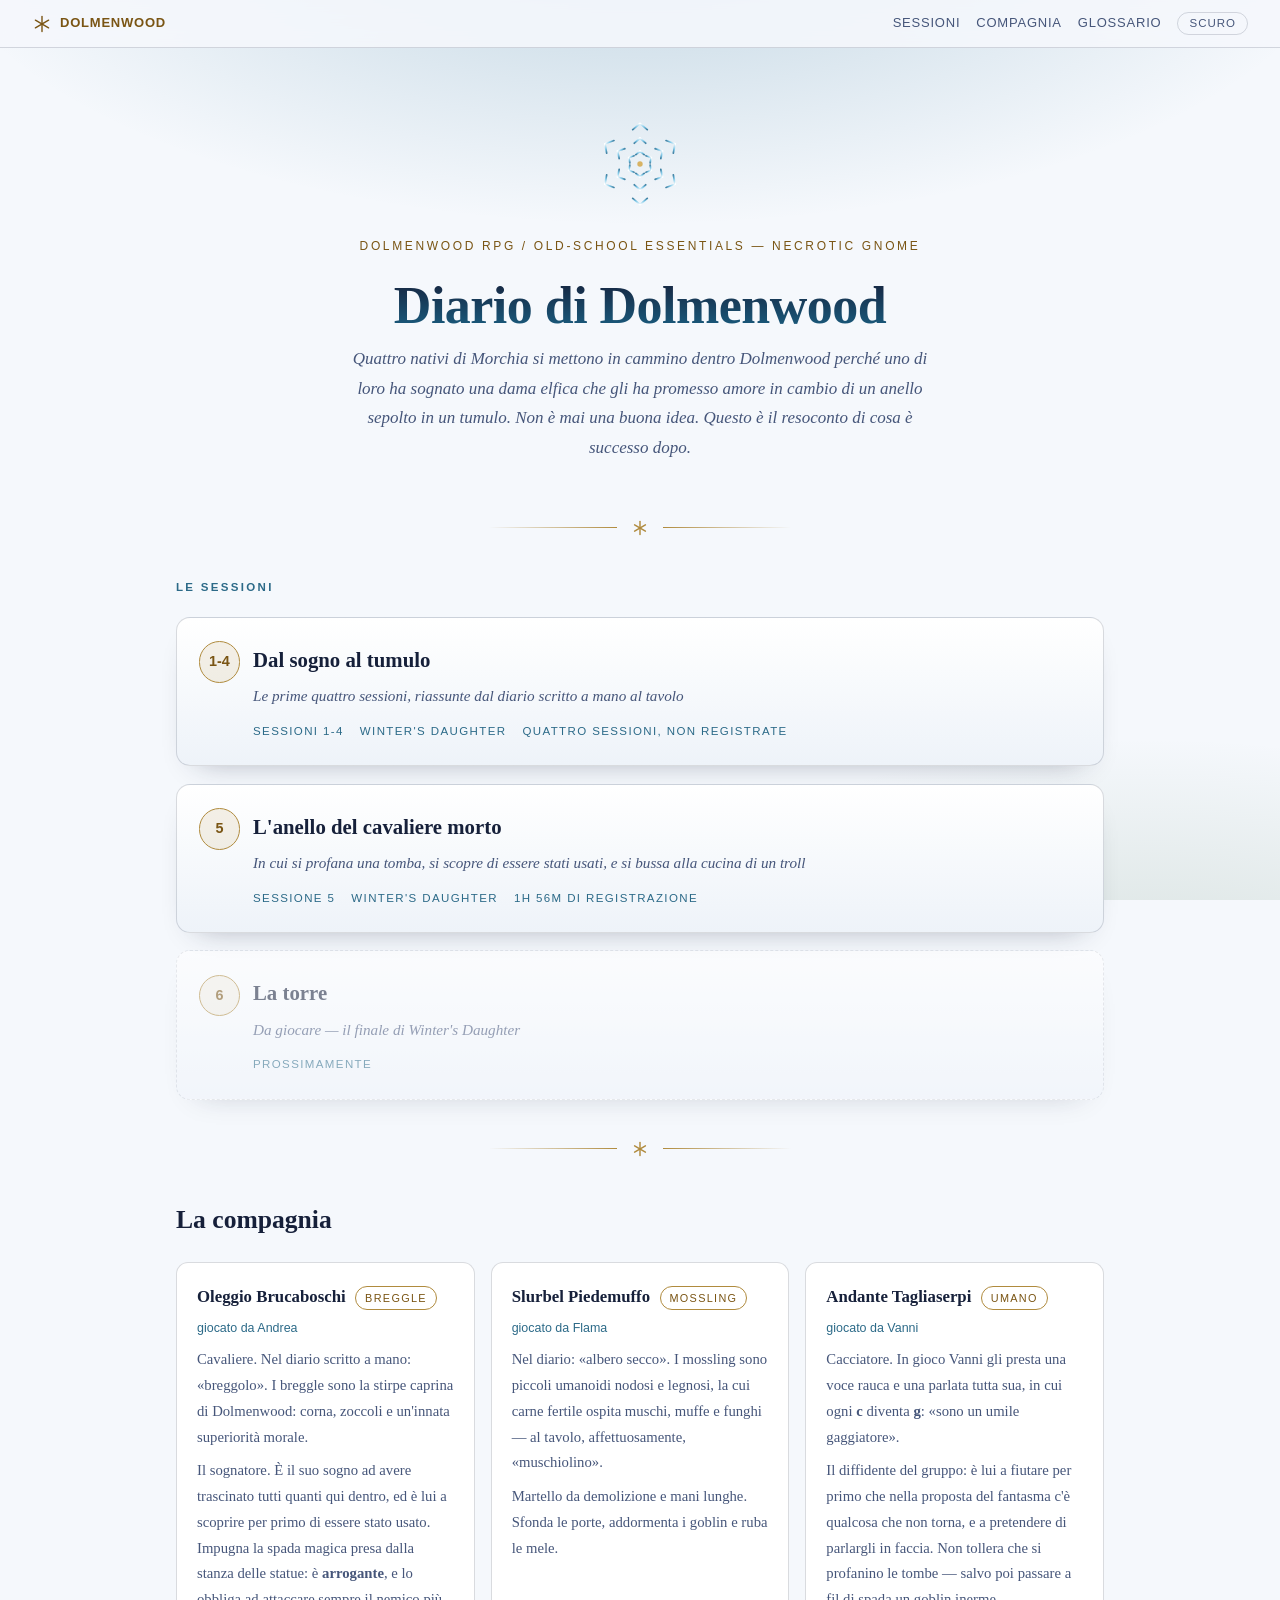
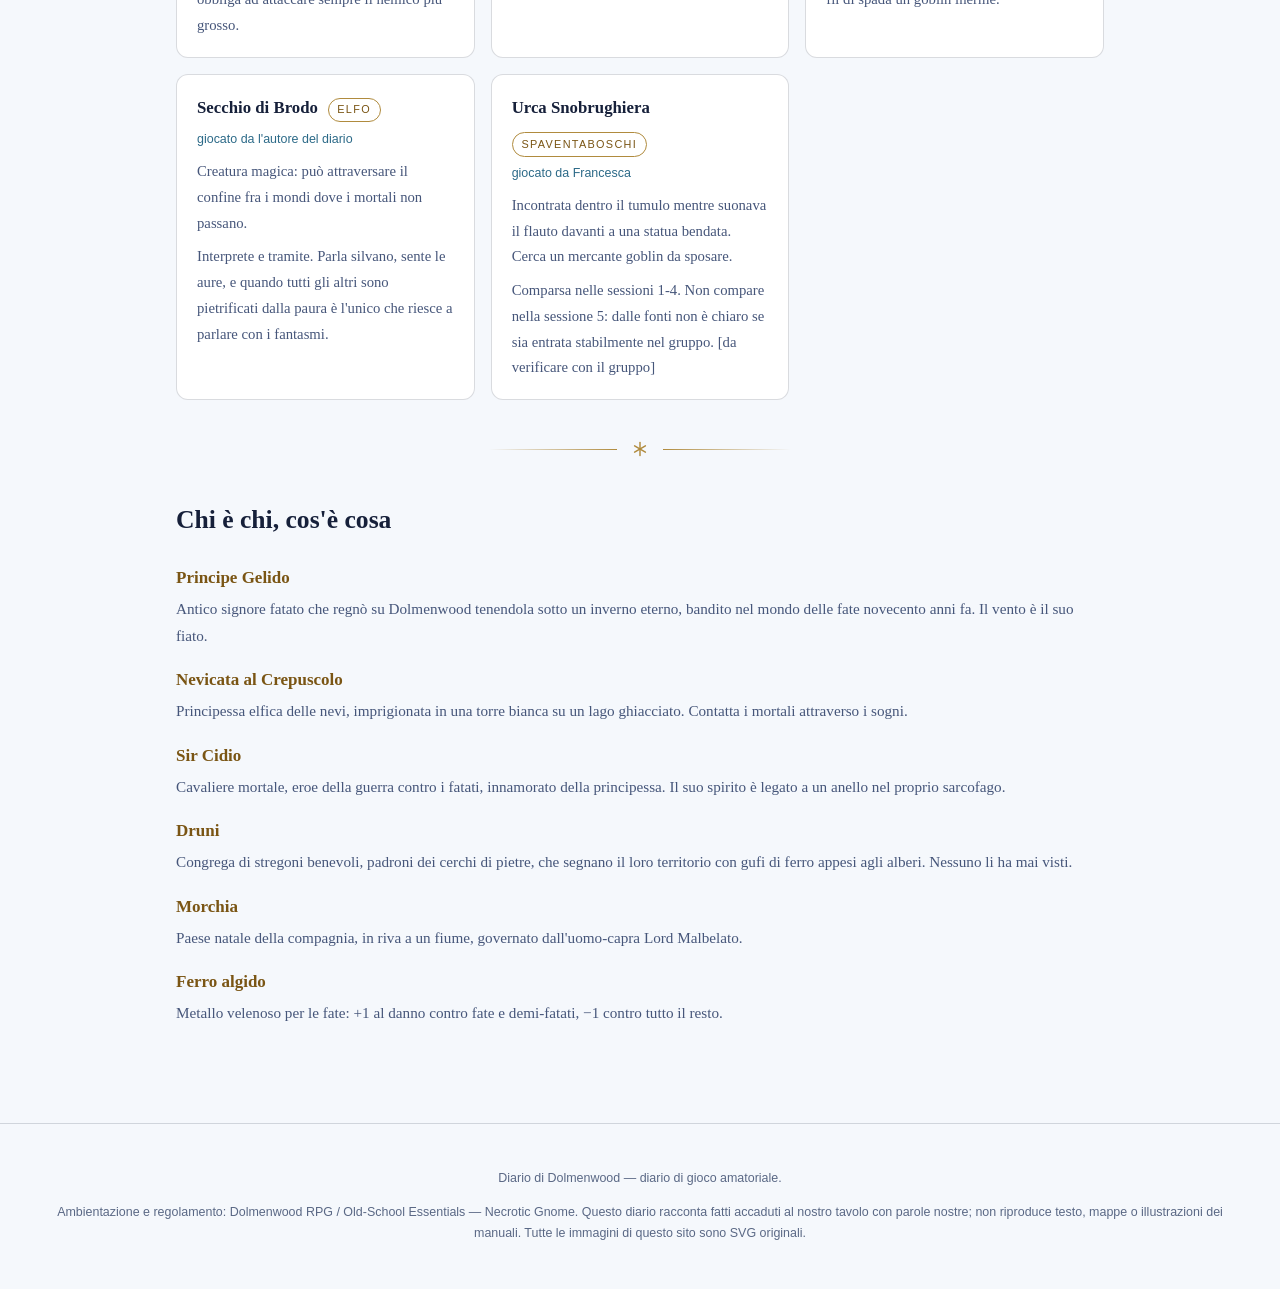
==== commit 3c30e634: "Registra la parlata di Andante (ogni c diventa g) Spiega «gaggiatore» per «cacciatore» e «gresco» pe" ====
--- a/sito/index.html
+++ b/sito/index.html
@@ -91,7 +91,7 @@
     <ul class="griglia-personaggi">
 <li class="personaggio"><div class="riga"><h3>Oleggio Brucaboschi</h3><span class="stirpe">Breggle</span></div><div class="giocatore">giocato da Andrea</div><p>Cavaliere. Nel diario scritto a mano: «breggolo». I breggle sono la stirpe caprina di Dolmenwood: corna, zoccoli e un'innata superiorità morale.</p><p>Il sognatore. È il suo sogno ad avere trascinato tutti quanti qui dentro, ed è lui a scoprire per primo di essere stato usato. Impugna la spada magica presa dalla stanza delle statue: è <strong>arrogante</strong>, e lo obbliga ad attaccare sempre il nemico più grosso.</p></li>
 <li class="personaggio"><div class="riga"><h3>Slurbel Piedemuffo</h3><span class="stirpe">Mossling</span></div><div class="giocatore">giocato da Flama</div><p>Nel diario: «albero secco». I mossling sono piccoli umanoidi nodosi e legnosi, la cui carne fertile ospita muschi, muffe e funghi — al tavolo, affettuosamente, «muschiolino».</p><p>Martello da demolizione e mani lunghe. Sfonda le porte, addormenta i goblin e ruba le mele.</p></li>
-<li class="personaggio"><div class="riga"><h3>Andante Tagliaserpi</h3><span class="stirpe">Umano</span></div><div class="giocatore">giocato da Vanni</div><p>Cacciatore.</p><p>Il diffidente del gruppo: è lui a fiutare per primo che nella proposta del fantasma c'è qualcosa che non torna, e a pretendere di parlargli in faccia. Non tollera che si profanino le tombe — salvo poi passare a fil di spada un goblin inerme.</p></li>
+<li class="personaggio"><div class="riga"><h3>Andante Tagliaserpi</h3><span class="stirpe">Umano</span></div><div class="giocatore">giocato da Vanni</div><p>Cacciatore. In gioco Vanni gli presta una voce rauca e una parlata tutta sua, in cui ogni <strong>c</strong> diventa <strong>g</strong>: «sono un umile gaggiatore».</p><p>Il diffidente del gruppo: è lui a fiutare per primo che nella proposta del fantasma c'è qualcosa che non torna, e a pretendere di parlargli in faccia. Non tollera che si profanino le tombe — salvo poi passare a fil di spada un goblin inerme.</p></li>
 <li class="personaggio"><div class="riga"><h3>Secchio di Brodo</h3><span class="stirpe">Elfo</span></div><div class="giocatore">giocato da l'autore del diario</div><p>Creatura magica: può attraversare il confine fra i mondi dove i mortali non passano.</p><p>Interprete e tramite. Parla silvano, sente le aure, e quando tutti gli altri sono pietrificati dalla paura è l'unico che riesce a parlare con i fantasmi.</p></li>
 <li class="personaggio"><div class="riga"><h3>Urca Snobrughiera</h3><span class="stirpe">Spaventaboschi</span></div><div class="giocatore">giocato da Francesca</div><p>Incontrata dentro il tumulo mentre suonava il flauto davanti a una statua bendata. Cerca un mercante goblin da sposare.</p><p>Comparsa nelle sessioni 1-4. Non compare nella sessione 5: dalle fonti non è chiaro se sia entrata stabilmente nel gruppo. [da verificare con il gruppo]</p></li>
 </ul>
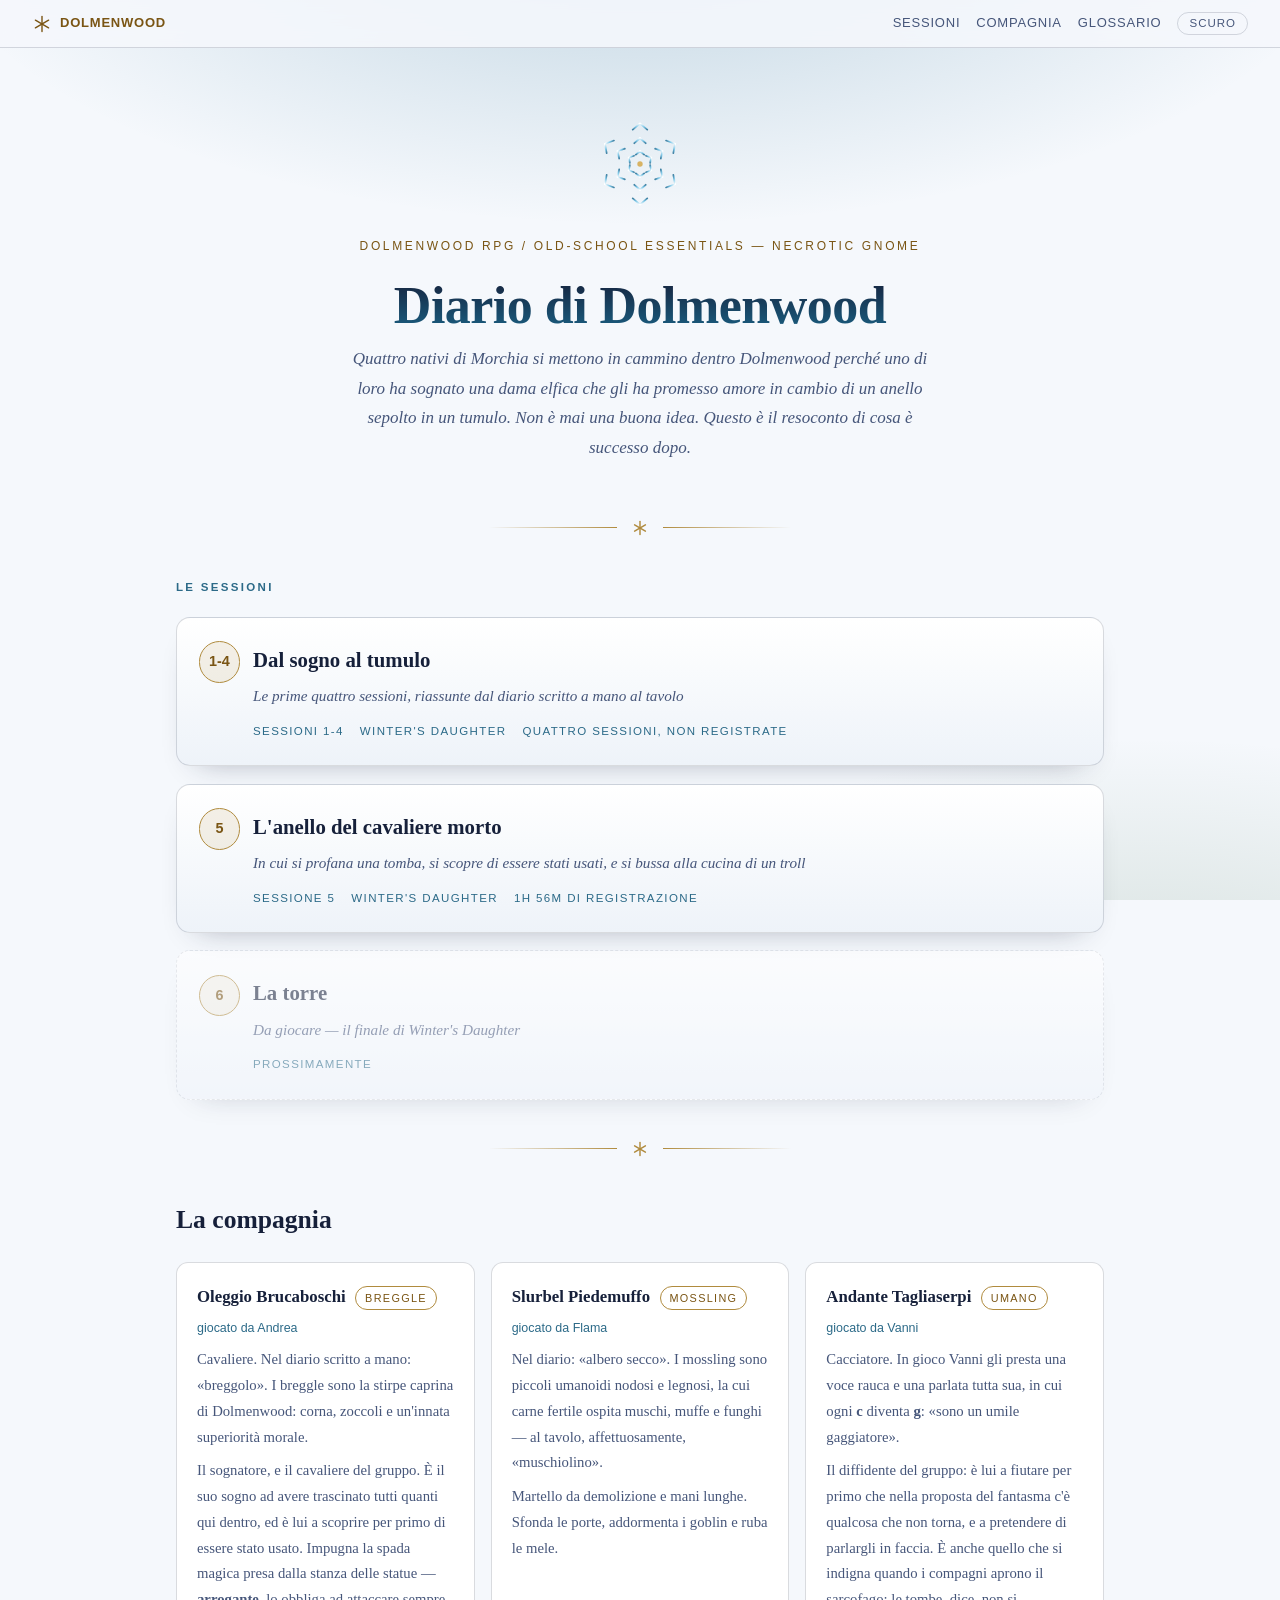
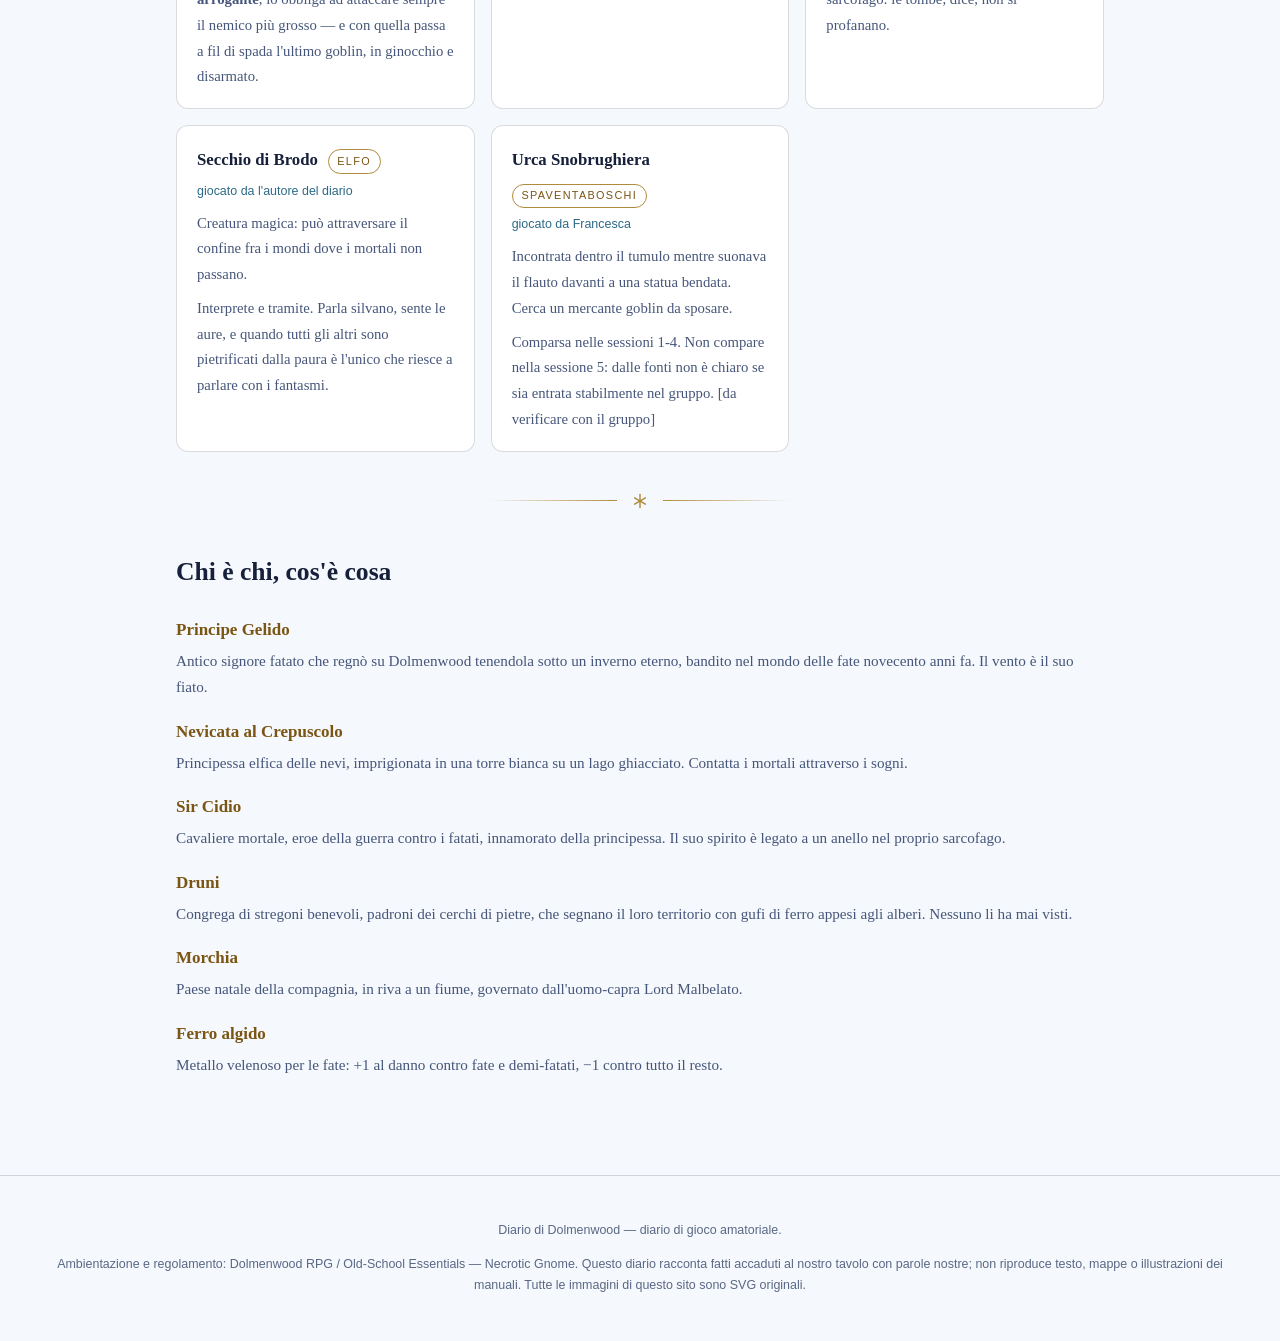
==== commit 5eebc8b6: "Il goblin lo giustizia Oleggio, non Andante La correzione era stata applicata al capitolo ma non all" ====
--- a/sito/index.html
+++ b/sito/index.html
@@ -89,9 +89,9 @@
   <section id="compagnia">
     <h2 class="capitolo-titolo" style="font-size:1.6rem;margin:0 0 1.25rem">La compagnia</h2>
     <ul class="griglia-personaggi">
-<li class="personaggio"><div class="riga"><h3>Oleggio Brucaboschi</h3><span class="stirpe">Breggle</span></div><div class="giocatore">giocato da Andrea</div><p>Cavaliere. Nel diario scritto a mano: «breggolo». I breggle sono la stirpe caprina di Dolmenwood: corna, zoccoli e un'innata superiorità morale.</p><p>Il sognatore. È il suo sogno ad avere trascinato tutti quanti qui dentro, ed è lui a scoprire per primo di essere stato usato. Impugna la spada magica presa dalla stanza delle statue: è <strong>arrogante</strong>, e lo obbliga ad attaccare sempre il nemico più grosso.</p></li>
+<li class="personaggio"><div class="riga"><h3>Oleggio Brucaboschi</h3><span class="stirpe">Breggle</span></div><div class="giocatore">giocato da Andrea</div><p>Cavaliere. Nel diario scritto a mano: «breggolo». I breggle sono la stirpe caprina di Dolmenwood: corna, zoccoli e un'innata superiorità morale.</p><p>Il sognatore, e il cavaliere del gruppo. È il suo sogno ad avere trascinato tutti quanti qui dentro, ed è lui a scoprire per primo di essere stato usato. Impugna la spada magica presa dalla stanza delle statue — <strong>arrogante</strong>, lo obbliga ad attaccare sempre il nemico più grosso — e con quella passa a fil di spada l'ultimo goblin, in ginocchio e disarmato.</p></li>
 <li class="personaggio"><div class="riga"><h3>Slurbel Piedemuffo</h3><span class="stirpe">Mossling</span></div><div class="giocatore">giocato da Flama</div><p>Nel diario: «albero secco». I mossling sono piccoli umanoidi nodosi e legnosi, la cui carne fertile ospita muschi, muffe e funghi — al tavolo, affettuosamente, «muschiolino».</p><p>Martello da demolizione e mani lunghe. Sfonda le porte, addormenta i goblin e ruba le mele.</p></li>
-<li class="personaggio"><div class="riga"><h3>Andante Tagliaserpi</h3><span class="stirpe">Umano</span></div><div class="giocatore">giocato da Vanni</div><p>Cacciatore. In gioco Vanni gli presta una voce rauca e una parlata tutta sua, in cui ogni <strong>c</strong> diventa <strong>g</strong>: «sono un umile gaggiatore».</p><p>Il diffidente del gruppo: è lui a fiutare per primo che nella proposta del fantasma c'è qualcosa che non torna, e a pretendere di parlargli in faccia. Non tollera che si profanino le tombe — salvo poi passare a fil di spada un goblin inerme.</p></li>
+<li class="personaggio"><div class="riga"><h3>Andante Tagliaserpi</h3><span class="stirpe">Umano</span></div><div class="giocatore">giocato da Vanni</div><p>Cacciatore. In gioco Vanni gli presta una voce rauca e una parlata tutta sua, in cui ogni <strong>c</strong> diventa <strong>g</strong>: «sono un umile gaggiatore».</p><p>Il diffidente del gruppo: è lui a fiutare per primo che nella proposta del fantasma c'è qualcosa che non torna, e a pretendere di parlargli in faccia. È anche quello che si indigna quando i compagni aprono il sarcofago: le tombe, dice, non si profanano.</p></li>
 <li class="personaggio"><div class="riga"><h3>Secchio di Brodo</h3><span class="stirpe">Elfo</span></div><div class="giocatore">giocato da l'autore del diario</div><p>Creatura magica: può attraversare il confine fra i mondi dove i mortali non passano.</p><p>Interprete e tramite. Parla silvano, sente le aure, e quando tutti gli altri sono pietrificati dalla paura è l'unico che riesce a parlare con i fantasmi.</p></li>
 <li class="personaggio"><div class="riga"><h3>Urca Snobrughiera</h3><span class="stirpe">Spaventaboschi</span></div><div class="giocatore">giocato da Francesca</div><p>Incontrata dentro il tumulo mentre suonava il flauto davanti a una statua bendata. Cerca un mercante goblin da sposare.</p><p>Comparsa nelle sessioni 1-4. Non compare nella sessione 5: dalle fonti non è chiaro se sia entrata stabilmente nel gruppo. [da verificare con il gruppo]</p></li>
 </ul>
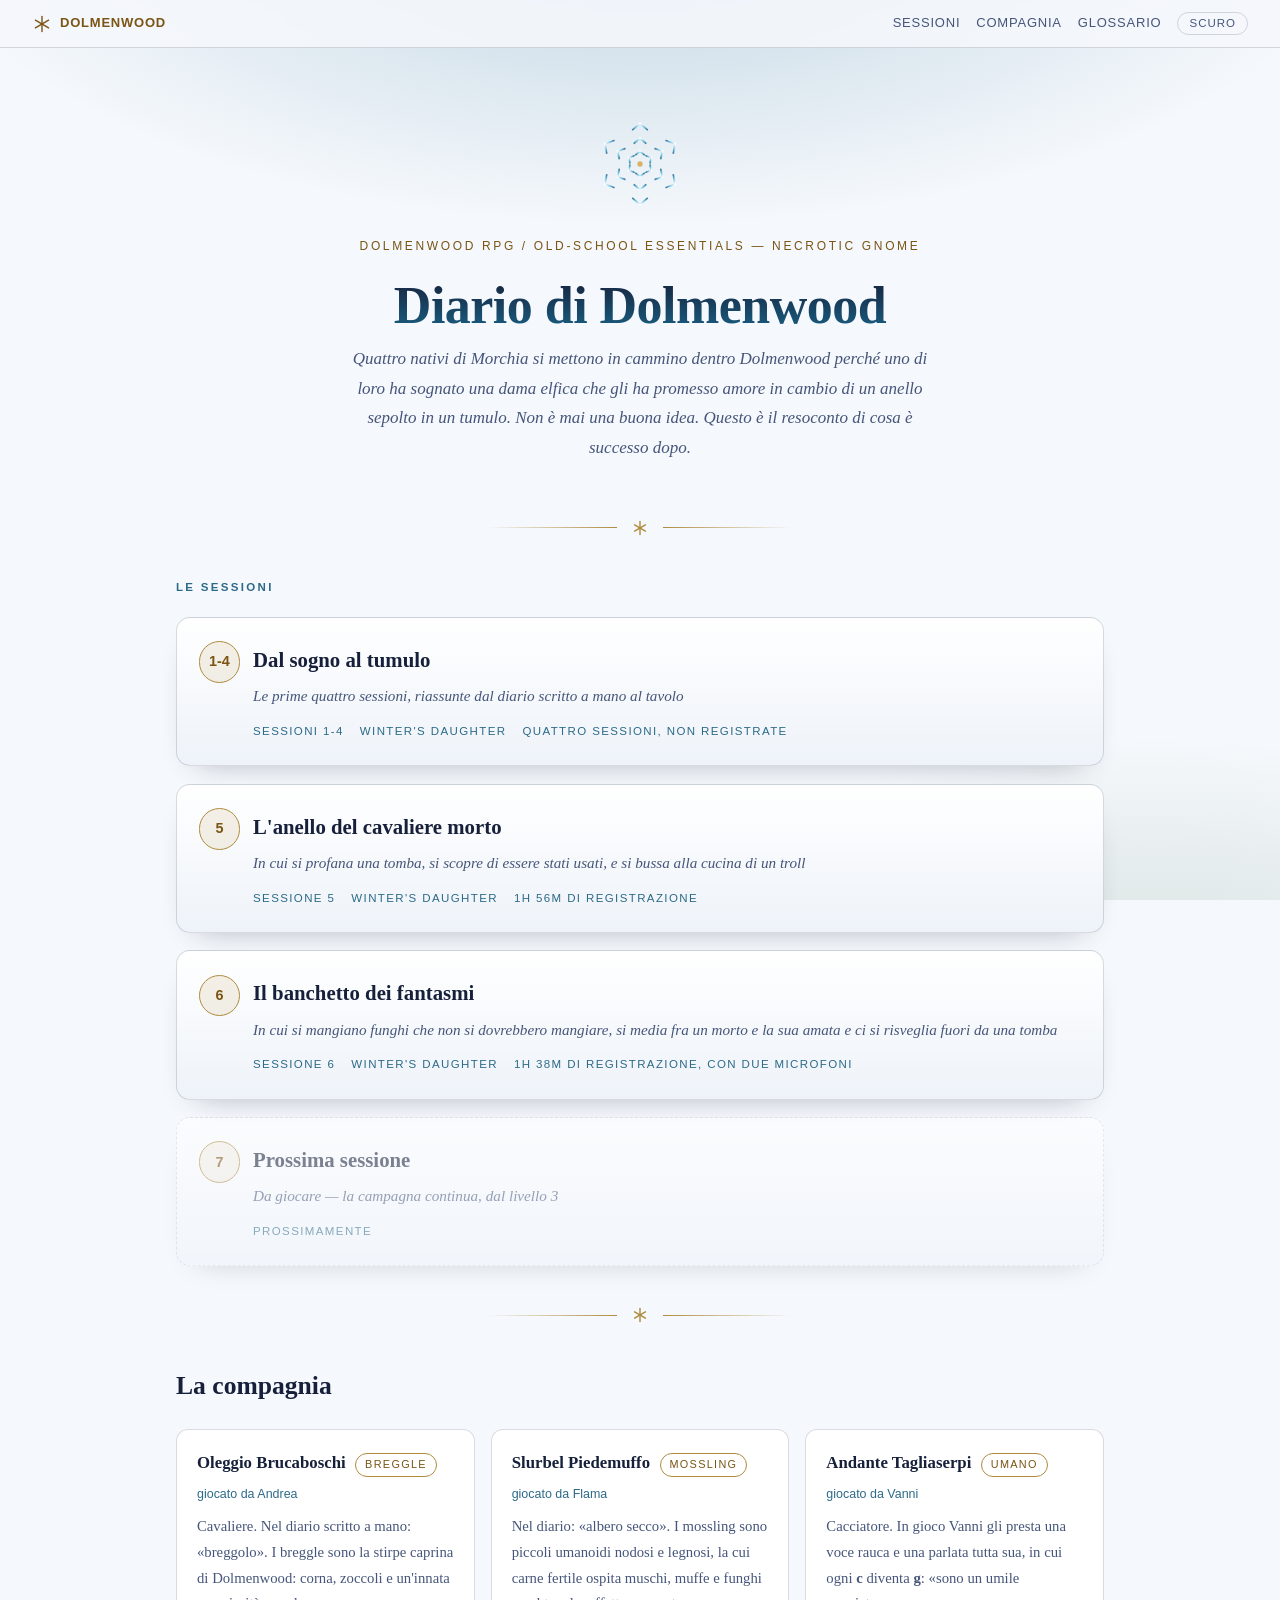
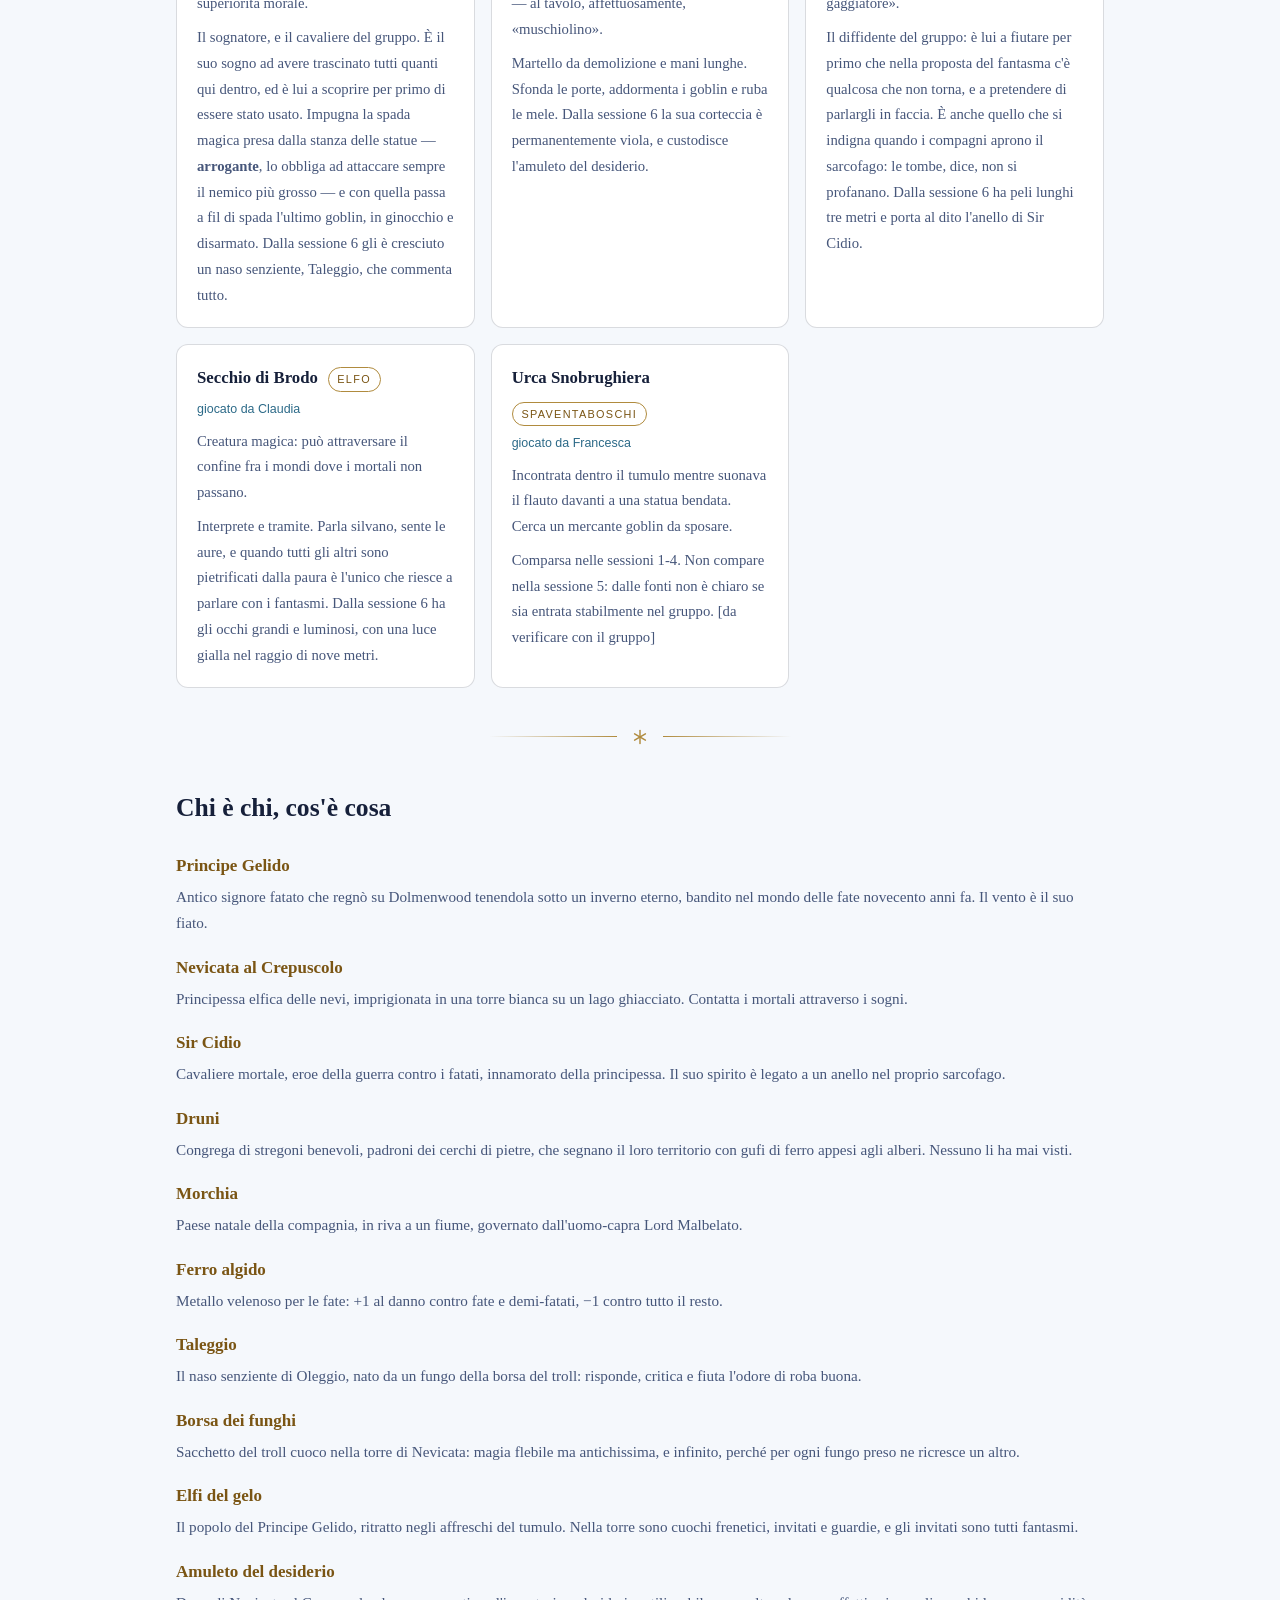
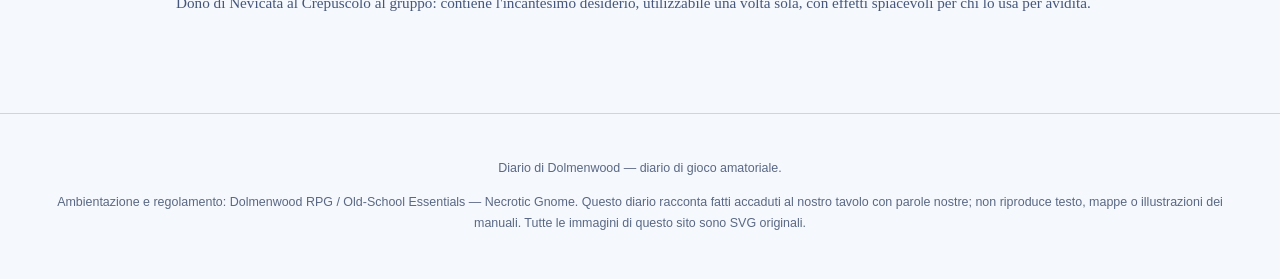
==== commit 4b24ba34: "Aggiungi la sessione 6 e gli strumenti per ricostruirla con LLM locale Sessione 6 (Il banchetto dei " ====
--- a/sito/index.html
+++ b/sito/index.html
@@ -76,7 +76,7 @@
   <section id="sessioni">
     <h2 class="indice-titolo" style="font-family:var(--sans);font-size:.72rem;letter-spacing:.2em;text-transform:uppercase;color:var(--ghiaccio-cupo);margin:0 0 1.25rem">Le sessioni</h2>
     <ul class="elenco-sessioni">
-      <li><a class="scheda" href="sessioni/sessioni-01-04.html"><span class="numero">1-4</span><h2>Dal sogno al tumulo</h2><p class="sottotitolo">Le prime quattro sessioni, riassunte dal diario scritto a mano al tavolo</p><div class="meta"><span>Sessioni 1-4</span><span>Winter's Daughter</span><span>quattro sessioni, non registrate</span></div></a></li><li><a class="scheda" href="sessioni/sessione-05.html"><span class="numero">5</span><h2>L'anello del cavaliere morto</h2><p class="sottotitolo">In cui si profana una tomba, si scopre di essere stati usati, e si bussa alla cucina di un troll</p><div class="meta"><span>Sessione 5</span><span>Winter's Daughter</span><span>1h 56m di registrazione</span></div></a></li><li><div class="scheda prossima"><span class="numero">6</span><h2>La torre</h2><p class="sottotitolo">Da giocare — il finale di Winter's Daughter</p><div class="meta"><span>prossimamente</span></div></div></li>
+      <li><a class="scheda" href="sessioni/sessioni-01-04.html"><span class="numero">1-4</span><h2>Dal sogno al tumulo</h2><p class="sottotitolo">Le prime quattro sessioni, riassunte dal diario scritto a mano al tavolo</p><div class="meta"><span>Sessioni 1-4</span><span>Winter's Daughter</span><span>quattro sessioni, non registrate</span></div></a></li><li><a class="scheda" href="sessioni/sessione-05.html"><span class="numero">5</span><h2>L'anello del cavaliere morto</h2><p class="sottotitolo">In cui si profana una tomba, si scopre di essere stati usati, e si bussa alla cucina di un troll</p><div class="meta"><span>Sessione 5</span><span>Winter's Daughter</span><span>1h 56m di registrazione</span></div></a></li><li><a class="scheda" href="sessioni/sessione-06.html"><span class="numero">6</span><h2>Il banchetto dei fantasmi</h2><p class="sottotitolo">In cui si mangiano funghi che non si dovrebbero mangiare, si media fra un morto e la sua amata e ci si risveglia fuori da una tomba</p><div class="meta"><span>Sessione 6</span><span>Winter's Daughter</span><span>1h 38m di registrazione, con due microfoni</span></div></a></li><li><div class="scheda prossima"><span class="numero">7</span><h2>Prossima sessione</h2><p class="sottotitolo">Da giocare — la campagna continua, dal livello 3</p><div class="meta"><span>prossimamente</span></div></div></li>
     </ul>
   </section>
 
@@ -89,10 +89,10 @@
   <section id="compagnia">
     <h2 class="capitolo-titolo" style="font-size:1.6rem;margin:0 0 1.25rem">La compagnia</h2>
     <ul class="griglia-personaggi">
-<li class="personaggio"><div class="riga"><h3>Oleggio Brucaboschi</h3><span class="stirpe">Breggle</span></div><div class="giocatore">giocato da Andrea</div><p>Cavaliere. Nel diario scritto a mano: «breggolo». I breggle sono la stirpe caprina di Dolmenwood: corna, zoccoli e un'innata superiorità morale.</p><p>Il sognatore, e il cavaliere del gruppo. È il suo sogno ad avere trascinato tutti quanti qui dentro, ed è lui a scoprire per primo di essere stato usato. Impugna la spada magica presa dalla stanza delle statue — <strong>arrogante</strong>, lo obbliga ad attaccare sempre il nemico più grosso — e con quella passa a fil di spada l'ultimo goblin, in ginocchio e disarmato.</p></li>
-<li class="personaggio"><div class="riga"><h3>Slurbel Piedemuffo</h3><span class="stirpe">Mossling</span></div><div class="giocatore">giocato da Flama</div><p>Nel diario: «albero secco». I mossling sono piccoli umanoidi nodosi e legnosi, la cui carne fertile ospita muschi, muffe e funghi — al tavolo, affettuosamente, «muschiolino».</p><p>Martello da demolizione e mani lunghe. Sfonda le porte, addormenta i goblin e ruba le mele.</p></li>
-<li class="personaggio"><div class="riga"><h3>Andante Tagliaserpi</h3><span class="stirpe">Umano</span></div><div class="giocatore">giocato da Vanni</div><p>Cacciatore. In gioco Vanni gli presta una voce rauca e una parlata tutta sua, in cui ogni <strong>c</strong> diventa <strong>g</strong>: «sono un umile gaggiatore».</p><p>Il diffidente del gruppo: è lui a fiutare per primo che nella proposta del fantasma c'è qualcosa che non torna, e a pretendere di parlargli in faccia. È anche quello che si indigna quando i compagni aprono il sarcofago: le tombe, dice, non si profanano.</p></li>
-<li class="personaggio"><div class="riga"><h3>Secchio di Brodo</h3><span class="stirpe">Elfo</span></div><div class="giocatore">giocato da l'autore del diario</div><p>Creatura magica: può attraversare il confine fra i mondi dove i mortali non passano.</p><p>Interprete e tramite. Parla silvano, sente le aure, e quando tutti gli altri sono pietrificati dalla paura è l'unico che riesce a parlare con i fantasmi.</p></li>
+<li class="personaggio"><div class="riga"><h3>Oleggio Brucaboschi</h3><span class="stirpe">Breggle</span></div><div class="giocatore">giocato da Andrea</div><p>Cavaliere. Nel diario scritto a mano: «breggolo». I breggle sono la stirpe caprina di Dolmenwood: corna, zoccoli e un'innata superiorità morale.</p><p>Il sognatore, e il cavaliere del gruppo. È il suo sogno ad avere trascinato tutti quanti qui dentro, ed è lui a scoprire per primo di essere stato usato. Impugna la spada magica presa dalla stanza delle statue — <strong>arrogante</strong>, lo obbliga ad attaccare sempre il nemico più grosso — e con quella passa a fil di spada l'ultimo goblin, in ginocchio e disarmato. Dalla sessione 6 gli è cresciuto un naso senziente, Taleggio, che commenta tutto.</p></li>
+<li class="personaggio"><div class="riga"><h3>Slurbel Piedemuffo</h3><span class="stirpe">Mossling</span></div><div class="giocatore">giocato da Flama</div><p>Nel diario: «albero secco». I mossling sono piccoli umanoidi nodosi e legnosi, la cui carne fertile ospita muschi, muffe e funghi — al tavolo, affettuosamente, «muschiolino».</p><p>Martello da demolizione e mani lunghe. Sfonda le porte, addormenta i goblin e ruba le mele. Dalla sessione 6 la sua corteccia è permanentemente viola, e custodisce l'amuleto del desiderio.</p></li>
+<li class="personaggio"><div class="riga"><h3>Andante Tagliaserpi</h3><span class="stirpe">Umano</span></div><div class="giocatore">giocato da Vanni</div><p>Cacciatore. In gioco Vanni gli presta una voce rauca e una parlata tutta sua, in cui ogni <strong>c</strong> diventa <strong>g</strong>: «sono un umile gaggiatore».</p><p>Il diffidente del gruppo: è lui a fiutare per primo che nella proposta del fantasma c'è qualcosa che non torna, e a pretendere di parlargli in faccia. È anche quello che si indigna quando i compagni aprono il sarcofago: le tombe, dice, non si profanano. Dalla sessione 6 ha peli lunghi tre metri e porta al dito l'anello di Sir Cidio.</p></li>
+<li class="personaggio"><div class="riga"><h3>Secchio di Brodo</h3><span class="stirpe">Elfo</span></div><div class="giocatore">giocato da Claudia</div><p>Creatura magica: può attraversare il confine fra i mondi dove i mortali non passano.</p><p>Interprete e tramite. Parla silvano, sente le aure, e quando tutti gli altri sono pietrificati dalla paura è l'unico che riesce a parlare con i fantasmi. Dalla sessione 6 ha gli occhi grandi e luminosi, con una luce gialla nel raggio di nove metri.</p></li>
 <li class="personaggio"><div class="riga"><h3>Urca Snobrughiera</h3><span class="stirpe">Spaventaboschi</span></div><div class="giocatore">giocato da Francesca</div><p>Incontrata dentro il tumulo mentre suonava il flauto davanti a una statua bendata. Cerca un mercante goblin da sposare.</p><p>Comparsa nelle sessioni 1-4. Non compare nella sessione 5: dalle fonti non è chiaro se sia entrata stabilmente nel gruppo. [da verificare con il gruppo]</p></li>
 </ul>
   </section>
@@ -110,7 +110,11 @@
 <dt>Sir Cidio</dt><dd>Cavaliere mortale, eroe della guerra contro i fatati, innamorato della principessa. Il suo spirito è legato a un anello nel proprio sarcofago.</dd>
 <dt>Druni</dt><dd>Congrega di stregoni benevoli, padroni dei cerchi di pietre, che segnano il loro territorio con gufi di ferro appesi agli alberi. Nessuno li ha mai visti.</dd>
 <dt>Morchia</dt><dd>Paese natale della compagnia, in riva a un fiume, governato dall'uomo-capra Lord Malbelato.</dd>
-<dt>Ferro algido</dt><dd>Metallo velenoso per le fate: +1 al danno contro fate e demi-fatati, −1 contro tutto il resto.</dd></dl>
+<dt>Ferro algido</dt><dd>Metallo velenoso per le fate: +1 al danno contro fate e demi-fatati, −1 contro tutto il resto.</dd>
+<dt>Taleggio</dt><dd>Il naso senziente di Oleggio, nato da un fungo della borsa del troll: risponde, critica e fiuta l'odore di roba buona.</dd>
+<dt>Borsa dei funghi</dt><dd>Sacchetto del troll cuoco nella torre di Nevicata: magia flebile ma antichissima, e infinito, perché per ogni fungo preso ne ricresce un altro.</dd>
+<dt>Elfi del gelo</dt><dd>Il popolo del Principe Gelido, ritratto negli affreschi del tumulo. Nella torre sono cuochi frenetici, invitati e guardie, e gli invitati sono tutti fantasmi.</dd>
+<dt>Amuleto del desiderio</dt><dd>Dono di Nevicata al Crepuscolo al gruppo: contiene l'incantesimo desiderio, utilizzabile una volta sola, con effetti spiacevoli per chi lo usa per avidità.</dd></dl>
   </section>
 </main>
 <footer class="piede">
